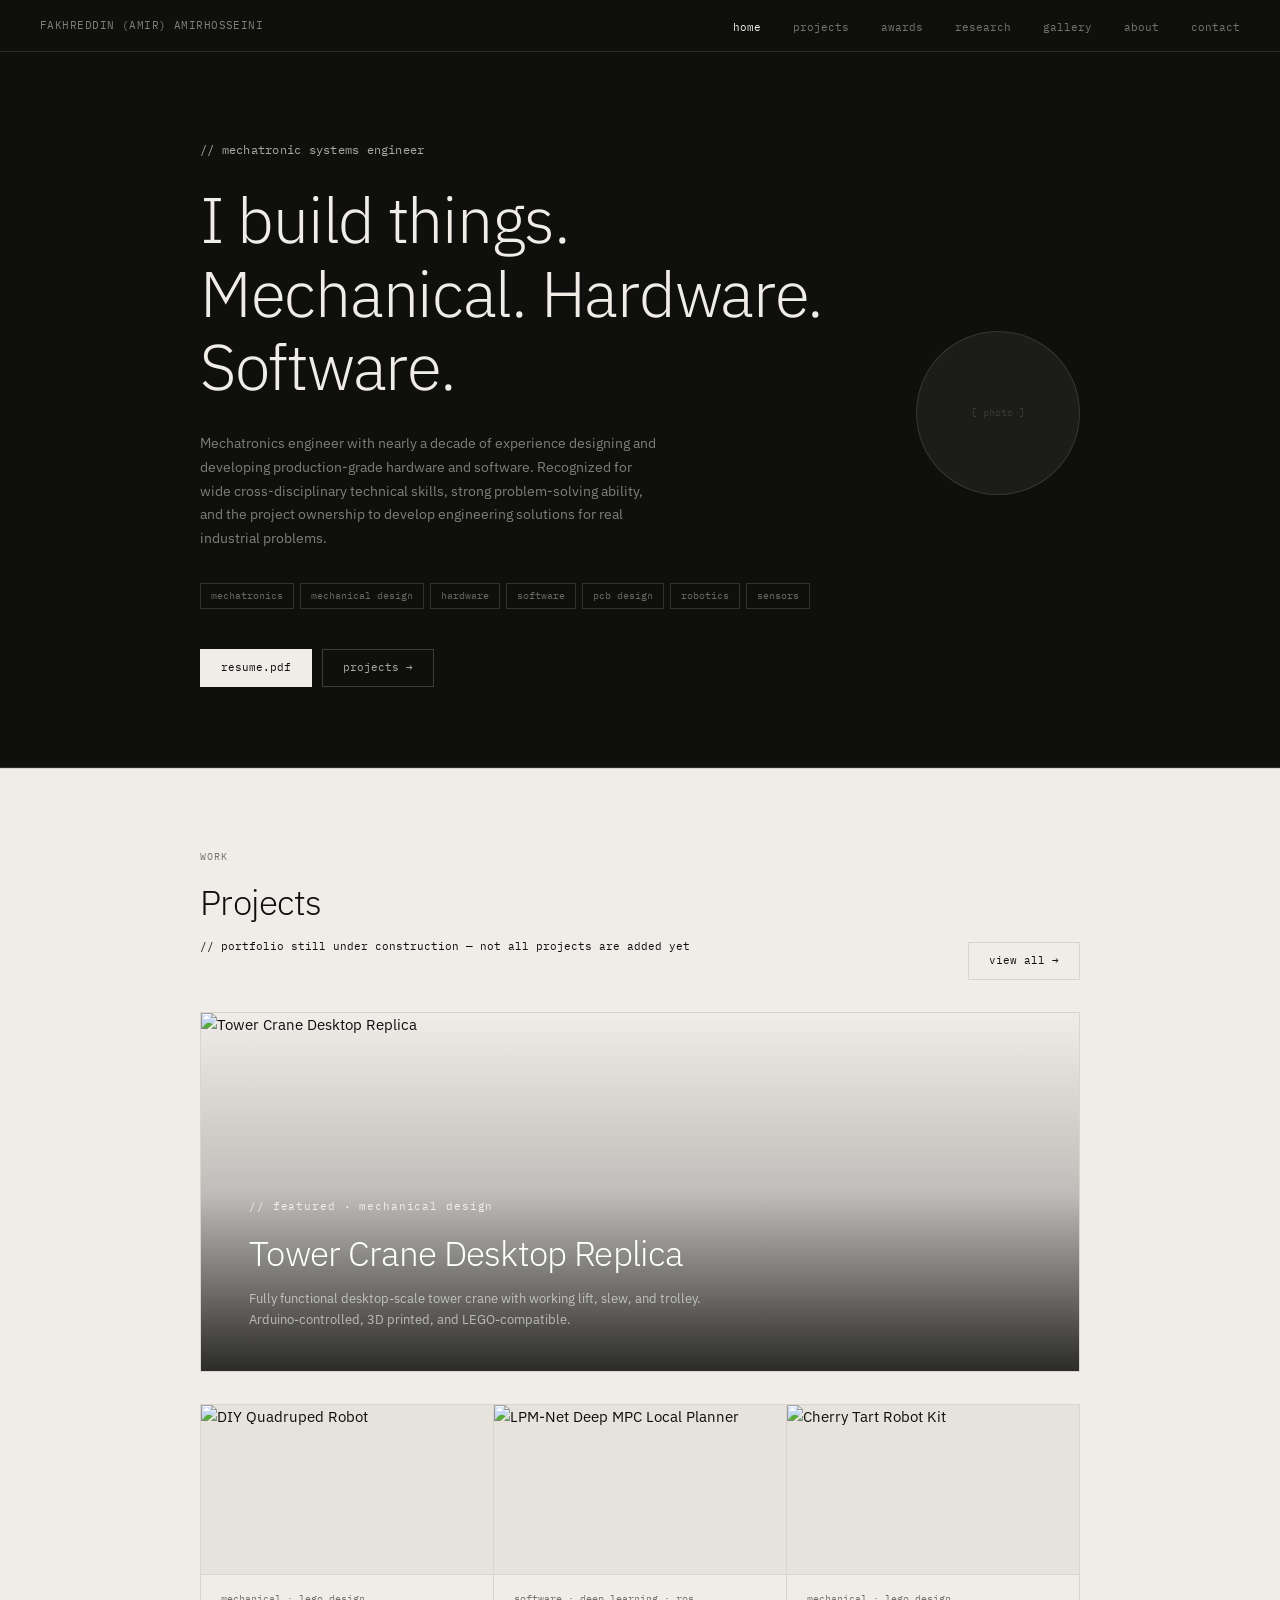
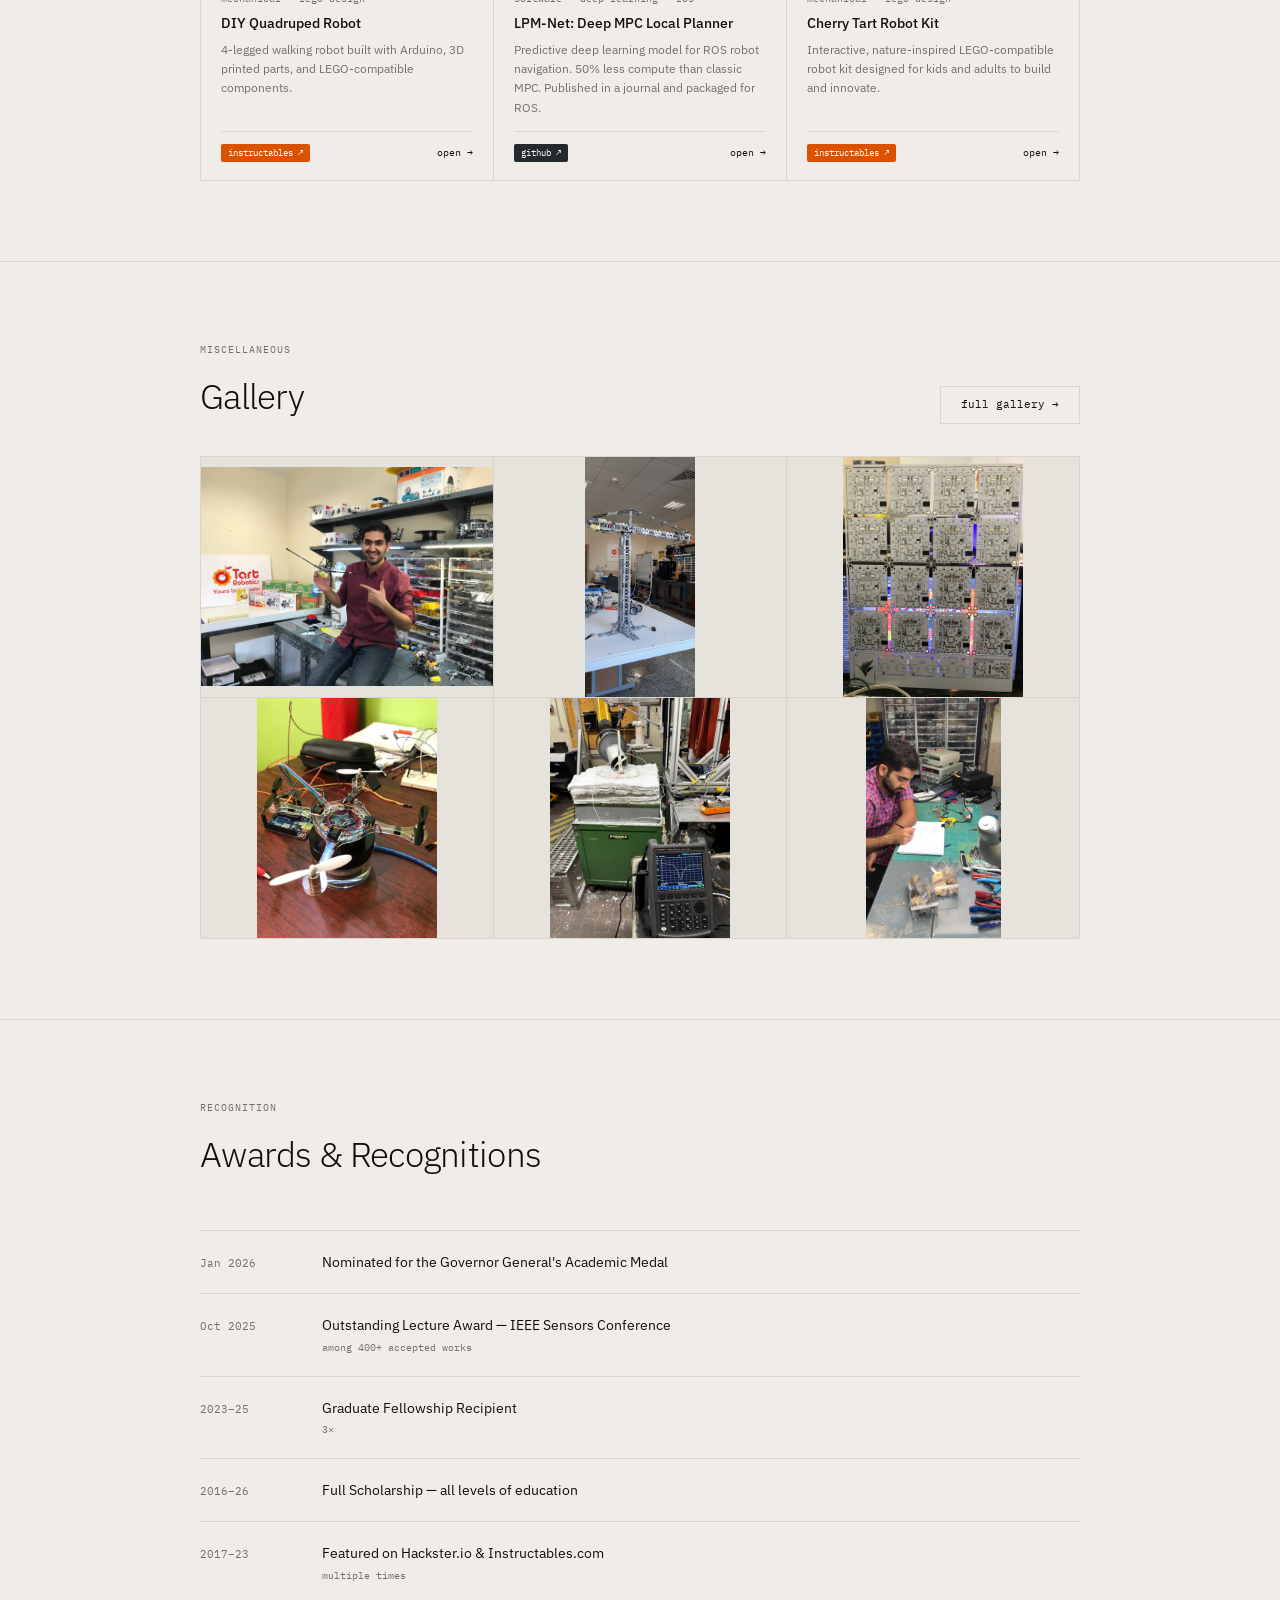
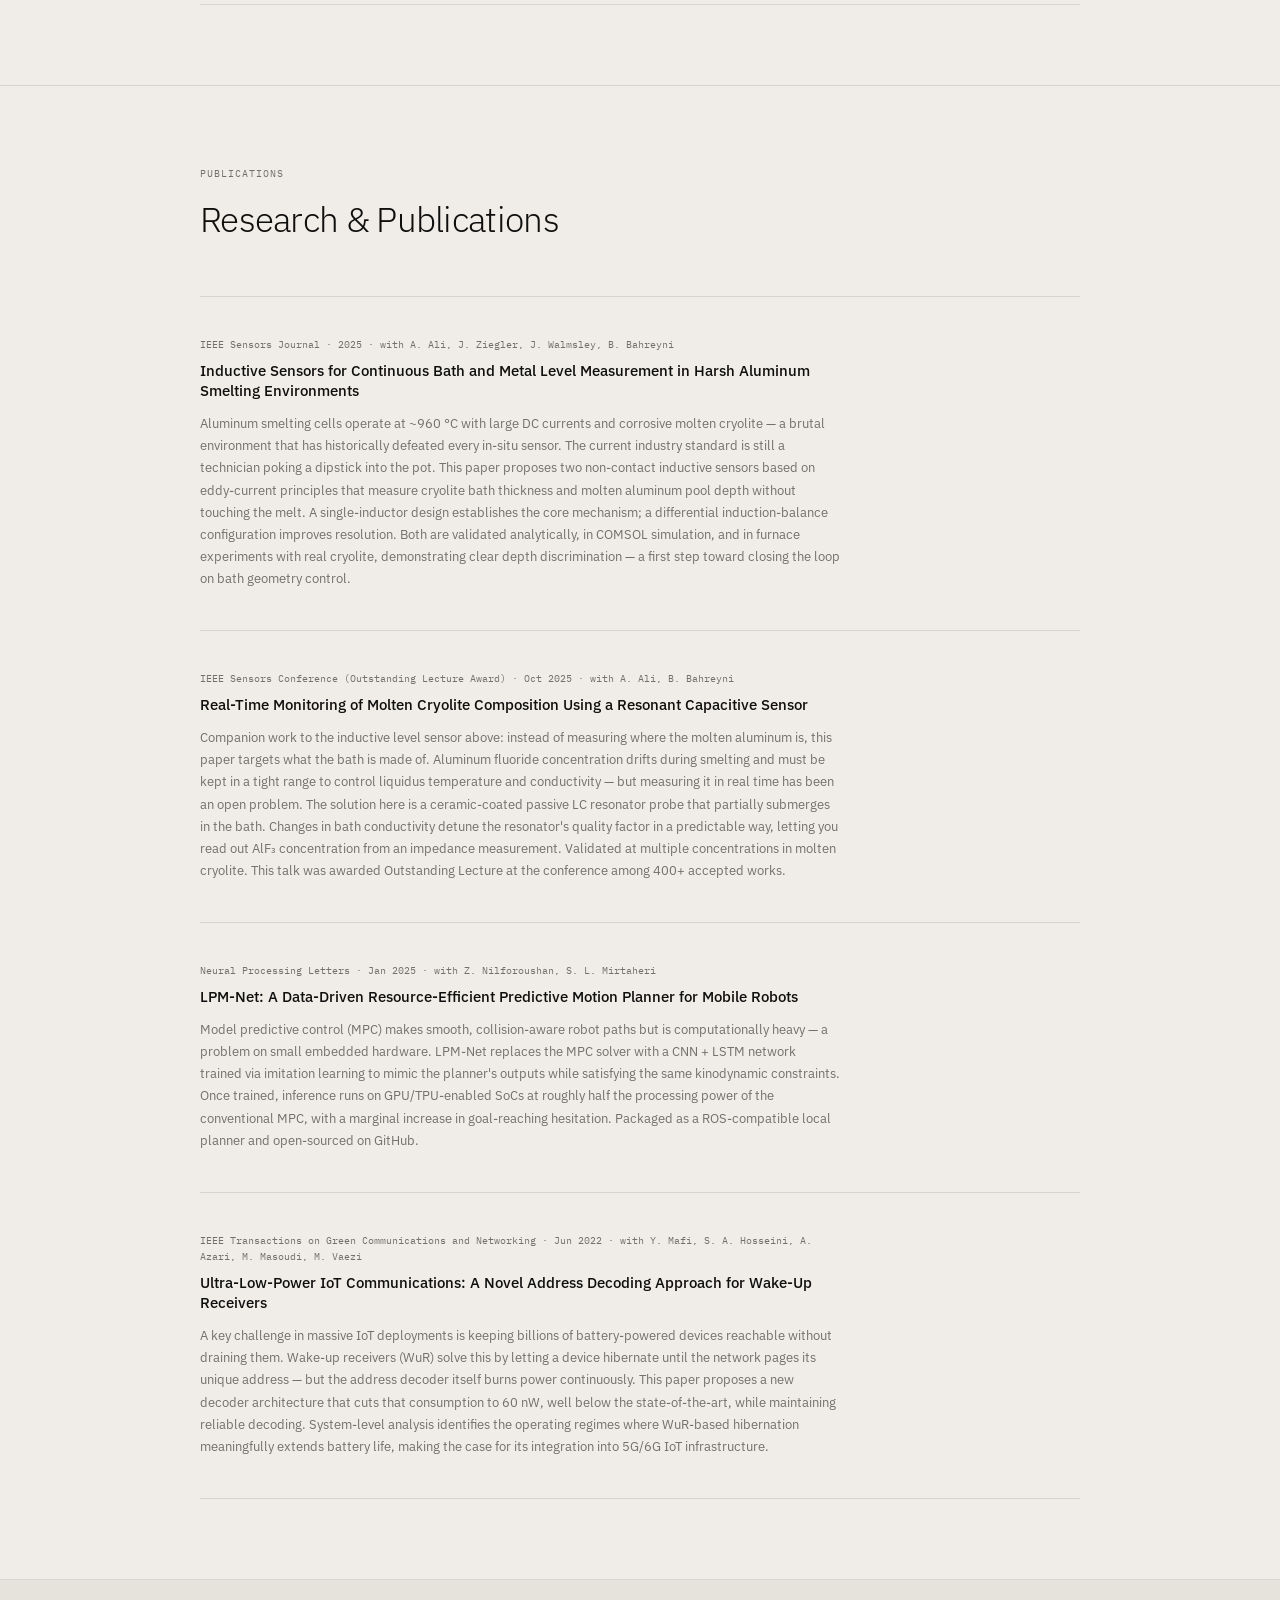
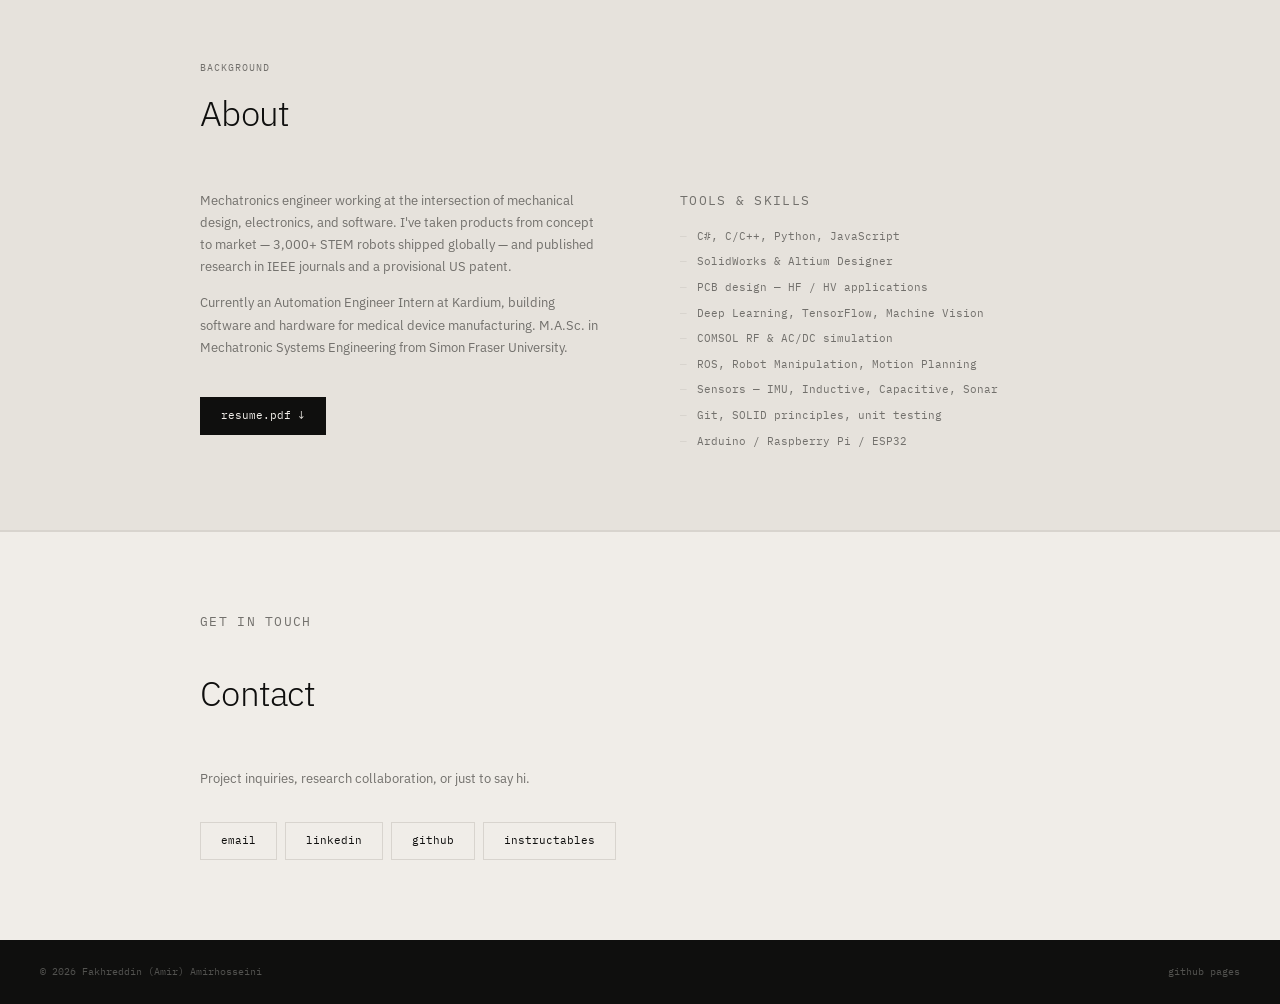
==== index.html @ bc44f2b9 "Remove 'Whatever it takes' from headline https://claude.ai/code/session_01YawALDBAJXSgW7p2xFhhAF" ====
<!DOCTYPE html>
<html lang="en">
<head>
  <meta charset="UTF-8" />
  <meta name="viewport" content="width=device-width, initial-scale=1.0" />
  <title>Fakhreddin (Amir) Amirhosseini</title>
  <link rel="preconnect" href="https://fonts.googleapis.com" />
  <link rel="preconnect" href="https://fonts.gstatic.com" crossorigin />
  <link rel="dns-prefetch" href="https://content.instructables.com" />
  <link rel="dns-prefetch" href="https://media.licdn.com" />
  <link href="https://fonts.googleapis.com/css2?family=IBM+Plex+Mono:wght@400;500&family=IBM+Plex+Sans:wght@300;400;500&display=swap" rel="stylesheet" />
  <link rel="stylesheet" href="style.css" />
</head>
<body>

<!-- NAV -->
<nav>
  <a href="index.html" class="nav-name">FAKHREDDIN (AMIR) AMIRHOSSEINI</a>
  <ul class="nav-links">
    <li><a href="index.html" class="nav-current">home</a></li>
    <li><a href="projects.html">projects</a></li>
    <li><a href="#awards">awards</a></li>
    <li><a href="#research">research</a></li>
    <li><a href="gallery.html">gallery</a></li>
    <li><a href="#about">about</a></li>
    <li><a href="#contact">contact</a></li>
  </ul>
</nav>

<!-- HERO -->
<section class="hero">
  <div class="hero-inner">
    <div class="hero-content">
      <p class="hero-tag">// mechatronic systems engineer</p>
      <h1>I build things.<br>Mechanical. Hardware. Software.</h1>
      <p class="hero-bio">
        Mechatronics engineer with nearly a decade of experience designing and developing
        production-grade hardware and software. Recognized for wide cross-disciplinary
        technical skills, strong problem-solving ability, and the project ownership to
        develop engineering solutions for real industrial problems.
      </p>
      <div class="hero-pills">
        <span class="pill">mechatronics</span>
        <span class="pill">mechanical design</span>
        <span class="pill">hardware</span>
        <span class="pill">software</span>
        <span class="pill">pcb design</span>
        <span class="pill">robotics</span>
        <span class="pill">sensors</span>
      </div>
      <div class="hero-actions">
        <a href="resume.pdf" download class="btn btn-primary">resume.pdf</a>
        <a href="projects.html" class="btn">projects →</a>
      </div>
    </div>
    <div class="hero-photo">
      <img src="https://media.licdn.com/dms/image/v2/D5603AQHvY1LzVlFGwg/profile-displayphoto-shrink_800_800/profile-displayphoto-shrink_800_800/0/1727039069344?e=1778112000&v=beta&t=qQxTpUNDAvxW9-kDM5a5nvkozyhIgSCUtImGvm4Mw4M" alt="Fakhreddin (Amir) Amirhosseini" fetchpriority="high" onerror="this.parentElement.classList.add('no-photo')" />
      <span class="photo-placeholder">[ photo ]</span>
    </div>
  </div>
</section>

<!-- PROJECTS TEASER -->
<section class="projects-section" id="projects">
  <div class="section-inner">
    <div class="section-head">
      <div>
        <p class="section-kicker">work</p>
        <h2>Projects</h2>
        <p class="portfolio-note">// portfolio still under construction — not all projects are added yet</p>
      </div>
      <a href="projects.html" class="btn">view all →</a>
    </div>

    <a class="featured-banner" href="https://www.instructables.com/A-Fully-Functional-Tower-Crane-Desktop-Replica-Wit/" target="_blank" rel="noopener">
      <img src="https://content.instructables.com/FIH/XUJQ/KHG9T9KW/FIHXUJQKHG9T9KW.jpg?frame=true&width=1024&height=1024&fit=bounds" alt="Tower Crane Desktop Replica" />
      <div class="featured-overlay">
        <span class="featured-tag">// featured · mechanical design</span>
        <h3>Tower Crane Desktop Replica</h3>
        <p>Fully functional desktop-scale tower crane with working lift, slew, and trolley. Arduino-controlled, 3D printed, and LEGO-compatible.</p>
      </div>
    </a>

    <div class="grid">
      <a class="card" data-type="mechanical" href="https://www.instructables.com/A-DIY-Quadruped-Robot-With-Arduino-3D-Printed-and-/" target="_blank" rel="noopener">
        <div class="card-thumb">
          <img src="https://content.instructables.com/FBV/ETPD/KJVFNXZ0/FBVETPDKJVFNXZ0.jpg?frame=true&width=1024&height=1024&fit=bounds" alt="DIY Quadruped Robot" loading="lazy" />
        </div>
        <div class="card-body">
          <p class="card-type">mechanical · lego design</p>
          <p class="card-title">DIY Quadruped Robot</p>
          <p class="card-desc">4-legged walking robot built with Arduino, 3D printed parts, and LEGO-compatible components.</p>
          <div class="card-footer">
            <span class="badge-source badge-instructables">instructables ↗</span>
            <span class="card-link">open →</span>
          </div>
        </div>
      </a>

      <a class="card" data-type="software" href="https://github.com/thefakhreddin/deep_mpc_local_planner" target="_blank" rel="noopener">
        <div class="card-thumb">
          <img src="https://github.com/user-attachments/assets/af6847a0-cb7f-403b-a214-a4b70d04c7b4" alt="LPM-Net Deep MPC Local Planner" loading="lazy" />
        </div>
        <div class="card-body">
          <p class="card-type">software · deep learning · ros</p>
          <p class="card-title">LPM-Net: Deep MPC Local Planner</p>
          <p class="card-desc">Predictive deep learning model for ROS robot navigation. 50% less compute than classic MPC. Published in a journal and packaged for ROS.</p>
          <div class="card-footer">
            <span class="badge-source badge-github">github ↗</span>
            <span class="card-link">open →</span>
          </div>
        </div>
      </a>

      <a class="card" data-type="mechanical" href="https://www.instructables.com/Cherry-Tart-the-Interactive-LEGO-compatible-Crafti/" target="_blank" rel="noopener">
        <div class="card-thumb">
          <img src="https://content.instructables.com/FW1/U5ON/LE8JKHMV/FW1U5ONLE8JKHMV.jpg" alt="Cherry Tart Robot Kit" loading="lazy" />
        </div>
        <div class="card-body">
          <p class="card-type">mechanical · lego design</p>
          <p class="card-title">Cherry Tart Robot Kit</p>
          <p class="card-desc">Interactive, nature-inspired LEGO-compatible robot kit designed for kids and adults to build and innovate.</p>
          <div class="card-footer">
            <span class="badge-source badge-instructables">instructables ↗</span>
            <span class="card-link">open →</span>
          </div>
        </div>
      </a>
    </div>
  </div>
</section>

<!-- GALLERY TEASER -->
<section class="gallery-section" id="gallery">
  <div class="section-inner">
    <div class="section-head">
      <div>
        <p class="section-kicker">miscellaneous</p>
        <h2>Gallery</h2>
      </div>
      <a href="gallery.html" class="btn">full gallery →</a>
    </div>
    <div class="gallery-grid">
      <div class="gallery-item">
        <img src="assets/other/photo_2025-08-11_20-09-08.jpg" alt="At Tart Robotics" loading="lazy" />
      </div>
      <div class="gallery-item">
        <img src="assets/other/photo_2026-04-19_17-39-02.jpg" alt="Tower crane" loading="lazy" />
      </div>
      <div class="gallery-item">
        <img src="assets/other/photo_2025-09-15_20-41-23.jpg" alt="PCB array" loading="lazy" />
      </div>
      <div class="gallery-item">
        <img src="assets/other/photo_2025-08-11_19-57-38.jpg" alt="DIY quadcopter" loading="lazy" />
      </div>
      <div class="gallery-item">
        <img src="assets/other/photo_2026-04-19_17-42-11.jpg" alt="Furnace test" loading="lazy" />
      </div>
      <div class="gallery-item">
        <img src="assets/other/photo_2025-09-15_20-36-05.jpg" alt="Soldering session" loading="lazy" />
      </div>
    </div>
  </div>
</section>

<!-- AWARDS -->
<section class="awards-section" id="awards">
  <div class="section-inner">
    <p class="section-kicker">recognition</p>
    <h2>Awards &amp; Recognitions</h2>
    <ul class="awards-list">
      <li>
        <span class="award-year">Jan 2026</span>
        <span class="award-title">
          Nominated for the Governor General's Academic Medal
        </span>
      </li>
      <li>
        <span class="award-year">Oct 2025</span>
        <span class="award-title">
          Outstanding Lecture Award — IEEE Sensors Conference
          <span class="award-note">among 400+ accepted works</span>
        </span>
      </li>
      <li>
        <span class="award-year">2023–25</span>
        <span class="award-title">
          Graduate Fellowship Recipient
          <span class="award-note">3×</span>
        </span>
      </li>
      <li>
        <span class="award-year">2016–26</span>
        <span class="award-title">Full Scholarship — all levels of education</span>
      </li>
      <li>
        <span class="award-year">2017–23</span>
        <span class="award-title">
          Featured on Hackster.io &amp; Instructables.com
          <span class="award-note">multiple times</span>
        </span>
      </li>
    </ul>
  </div>
</section>

<!-- RESEARCH -->
<section class="papers-section" id="research">
  <div class="section-inner">
    <p class="section-kicker">publications</p>
    <h2>Research &amp; Publications</h2>
    <div id="papers-list">

      <div class="paper-card">
        <div>
          <p class="paper-meta">IEEE Sensors Journal · 2025 · with A. Ali, J. Ziegler, J. Walmsley, B. Bahreyni</p>
          <p class="paper-title">Inductive Sensors for Continuous Bath and Metal Level Measurement in Harsh Aluminum Smelting Environments</p>
          <p class="paper-abstract">
            Aluminum smelting cells operate at ~960 °C with large DC currents and corrosive molten cryolite — a brutal
            environment that has historically defeated every in-situ sensor. The current industry standard is still a
            technician poking a dipstick into the pot. This paper proposes two non-contact inductive sensors based on
            eddy-current principles that measure cryolite bath thickness and molten aluminum pool depth without touching
            the melt. A single-inductor design establishes the core mechanism; a differential induction-balance
            configuration improves resolution. Both are validated analytically, in COMSOL simulation, and in furnace
            experiments with real cryolite, demonstrating clear depth discrimination — a first step toward closing
            the loop on bath geometry control.
          </p>
        </div>
      </div>

      <div class="paper-card">
        <div>
          <p class="paper-meta">IEEE Sensors Conference (Outstanding Lecture Award) · Oct 2025 · with A. Ali, B. Bahreyni</p>
          <p class="paper-title">Real-Time Monitoring of Molten Cryolite Composition Using a Resonant Capacitive Sensor</p>
          <p class="paper-abstract">
            Companion work to the inductive level sensor above: instead of measuring where the molten aluminum is,
            this paper targets what the bath is made of. Aluminum fluoride concentration drifts during smelting and
            must be kept in a tight range to control liquidus temperature and conductivity — but measuring it in real
            time has been an open problem. The solution here is a ceramic-coated passive LC resonator probe that
            partially submerges in the bath. Changes in bath conductivity detune the resonator's quality factor in
            a predictable way, letting you read out AlF₃ concentration from an impedance measurement. Validated at
            multiple concentrations in molten cryolite. This talk was awarded Outstanding Lecture at the conference
            among 400+ accepted works.
          </p>
        </div>
      </div>

      <div class="paper-card">
        <div>
          <p class="paper-meta">Neural Processing Letters · Jan 2025 · with Z. Nilforoushan, S. L. Mirtaheri</p>
          <p class="paper-title">LPM-Net: A Data-Driven Resource-Efficient Predictive Motion Planner for Mobile Robots</p>
          <p class="paper-abstract">
            Model predictive control (MPC) makes smooth, collision-aware robot paths but is computationally heavy —
            a problem on small embedded hardware. LPM-Net replaces the MPC solver with a CNN + LSTM network trained
            via imitation learning to mimic the planner's outputs while satisfying the same kinodynamic constraints.
            Once trained, inference runs on GPU/TPU-enabled SoCs at roughly half the processing power of the
            conventional MPC, with a marginal increase in goal-reaching hesitation. Packaged as a ROS-compatible
            local planner and open-sourced on GitHub.
          </p>
        </div>
      </div>

      <div class="paper-card">
        <div>
          <p class="paper-meta">IEEE Transactions on Green Communications and Networking · Jun 2022 · with Y. Mafi, S. A. Hosseini, A. Azari, M. Masoudi, M. Vaezi</p>
          <p class="paper-title">Ultra-Low-Power IoT Communications: A Novel Address Decoding Approach for Wake-Up Receivers</p>
          <p class="paper-abstract">
            A key challenge in massive IoT deployments is keeping billions of battery-powered devices
            reachable without draining them. Wake-up receivers (WuR) solve this by letting a device hibernate
            until the network pages its unique address — but the address decoder itself burns power continuously.
            This paper proposes a new decoder architecture that cuts that consumption to 60 nW, well below the
            state-of-the-art, while maintaining reliable decoding. System-level analysis identifies the operating
            regimes where WuR-based hibernation meaningfully extends battery life, making the case for its
            integration into 5G/6G IoT infrastructure.
          </p>
        </div>
      </div>

    </div>
  </div>
</section>

<!-- ABOUT -->
<section class="about-section" id="about">
  <div class="section-inner">
    <p class="section-kicker">background</p>
    <h2>About</h2>
    <div class="about-grid">
      <div>
        <p>
          Mechatronics engineer working at the intersection of mechanical design,
          electronics, and software. I've taken products from concept to market —
          3,000+ STEM robots shipped globally — and published research in IEEE
          journals and a provisional US patent.
        </p>
        <p>
          Currently an Automation Engineer Intern at Kardium, building software and
          hardware for medical device manufacturing. M.A.Sc. in Mechatronic
          Systems Engineering from Simon Fraser University.
        </p>
        <br />
        <a href="resume.pdf" download class="btn btn-primary">resume.pdf ↓</a>
      </div>
      <div>
        <p class="section-kicker" style="margin-bottom:1rem;">tools &amp; skills</p>
        <ul class="skills-list">
          <li>C#, C/C++, Python, JavaScript</li>
          <li>SolidWorks &amp; Altium Designer</li>
          <li>PCB design — HF / HV applications</li>
          <li>Deep Learning, TensorFlow, Machine Vision</li>
          <li>COMSOL RF &amp; AC/DC simulation</li>
          <li>ROS, Robot Manipulation, Motion Planning</li>
          <li>Sensors — IMU, Inductive, Capacitive, Sonar</li>
          <li>Git, SOLID principles, unit testing</li>
          <li>Arduino / Raspberry Pi / ESP32</li>
        </ul>
      </div>
    </div>
  </div>
</section>

<!-- CONTACT -->
<section class="contact-section" id="contact">
  <div class="section-inner">
    <p class="section-kicker">get in touch</p>
    <h2>Contact</h2>
    <p>Project inquiries, research collaboration, or just to say hi.</p>
    <div class="contact-links">
      <a href="mailto:fakhredin0098@gmail.com" class="btn">email</a>
      <a href="https://linkedin.com/in/faamir/" class="btn" target="_blank" rel="noopener">linkedin</a>
      <a href="https://github.com/thefakhreddin" class="btn" target="_blank" rel="noopener">github</a>
      <a href="https://www.instructables.com/member/Tart%20Robotics/" class="btn" target="_blank" rel="noopener">instructables</a>
    </div>
  </div>
</section>

<!-- FOOTER -->
<footer>
  <span>© <span id="year"></span> Fakhreddin (Amir) Amirhosseini</span>
  <span>github pages</span>
</footer>

<script src="js/main.js" defer></script>

</body>
</html>
---- style.css ----
/* ── TOKENS ───────────────────────────────────────────── */
:root {
  --bg:       #f0ede8;
  --ink:      #0f0f0e;
  --muted:    #72706c;
  --border:   #d8d4ce;
  --surface:  #e6e2dc;
  --dark:     #0f0f0e;
  --dark-2:   #1c1c1a;
}

/* ── RESET ────────────────────────────────────────────── */
*, *::before, *::after { box-sizing: border-box; margin: 0; padding: 0; }
html { scroll-behavior: smooth; }
body {
  font-family: 'IBM Plex Sans', sans-serif;
  background: var(--bg);
  color: var(--ink);
  font-size: 15px;
  line-height: 1.6;
  -webkit-font-smoothing: antialiased;
}
a { color: inherit; text-decoration: none; }

/* ── NAV ──────────────────────────────────────────────── */
nav {
  position: sticky;
  top: 0;
  z-index: 100;
  display: flex;
  justify-content: space-between;
  align-items: center;
  padding: 0 2.5rem;
  height: 52px;
  background: var(--dark);
  border-bottom: 1px solid #2a2a28;
}
.nav-name {
  font-family: 'IBM Plex Mono', monospace;
  font-size: 11px;
  color: rgba(240,237,232,0.5);
  letter-spacing: 0.04em;
  text-decoration: none;
}
.nav-links a.nav-current { color: var(--bg); }
.nav-links { display: flex; gap: 2rem; list-style: none; }
.nav-links a {
  font-family: 'IBM Plex Mono', monospace;
  font-size: 11px;
  color: rgba(240,237,232,0.45);
  transition: color 0.15s;
}
.nav-links a:hover { color: var(--bg); }

/* ── HERO ─────────────────────────────────────────────── */
.hero {
  background: var(--dark);
  border-bottom: 1px solid #2a2a28;
}
.hero-inner {
  max-width: 960px;
  margin: 0 auto;
  padding: 5.5rem 2.5rem 5rem;
  display: flex;
  align-items: center;
  gap: 4rem;
}
.hero-content { flex: 1; }
.hero-tag {
  font-family: 'IBM Plex Mono', monospace;
  font-size: 12px;
  color: rgba(240,237,232,0.7);
  margin-bottom: 1.5rem;
  letter-spacing: 0.02em;
}
.hero h1 {
  font-size: clamp(2.4rem, 5vw, 4rem);
  font-weight: 300;
  line-height: 1.15;
  letter-spacing: -0.02em;
  color: var(--bg);
  margin-bottom: 1.75rem;
}
.hero-bio {
  font-size: 14px;
  color: rgba(240,237,232,0.5);
  max-width: 460px;
  margin-bottom: 2rem;
  line-height: 1.7;
}
.hero-pills {
  display: flex;
  gap: 6px;
  flex-wrap: wrap;
  margin-bottom: 2.5rem;
}
.pill {
  font-family: 'IBM Plex Mono', monospace;
  font-size: 10px;
  padding: 4px 10px;
  border: 1px solid rgba(240,237,232,0.15);
  color: rgba(240,237,232,0.4);
}
.hero-actions { display: flex; gap: 10px; }

/* hero photo */
.hero-photo {
  width: 164px;
  height: 164px;
  border-radius: 50%;
  overflow: hidden;
  flex-shrink: 0;
  border: 1px solid rgba(240,237,232,0.12);
  background: var(--dark-2);
  display: flex;
  align-items: center;
  justify-content: center;
}
.hero-photo img { width: 100%; height: 100%; object-fit: cover; display: block; }
.hero-photo.no-photo img { display: none; }
.photo-placeholder {
  font-family: 'IBM Plex Mono', monospace;
  font-size: 10px;
  color: rgba(240,237,232,0.15);
}
.hero-photo:not(.no-photo) .photo-placeholder { display: none; }

/* ── BUTTONS ──────────────────────────────────────────── */
.btn {
  display: inline-block;
  font-family: 'IBM Plex Mono', monospace;
  font-size: 11px;
  padding: 9px 20px;
  border: 1px solid var(--border);
  background: transparent;
  color: var(--ink);
  cursor: pointer;
  transition: background 0.15s, border-color 0.15s;
}
.btn:hover { background: var(--surface); }
.btn-primary {
  background: var(--ink);
  color: var(--bg);
  border-color: var(--ink);
}
.btn-primary:hover { opacity: 0.85; }

/* hero buttons overrides */
.hero .btn {
  border-color: rgba(240,237,232,0.2);
  color: rgba(240,237,232,0.7);
}
.hero .btn:hover { background: rgba(240,237,232,0.07); border-color: rgba(240,237,232,0.35); }
.hero .btn-primary {
  background: var(--bg);
  color: var(--ink);
  border-color: var(--bg);
}
.hero .btn-primary:hover { opacity: 0.88; background: var(--bg); }

/* ── SECTION CHROME ───────────────────────────────────── */
.section-inner {
  max-width: 960px;
  margin: 0 auto;
  padding: 5rem 2.5rem;
}
.section-kicker {
  font-family: 'IBM Plex Mono', monospace;
  font-size: 10px;
  color: var(--muted);
  letter-spacing: 0.1em;
  text-transform: uppercase;
  margin-bottom: 0.6rem;
}
.section-inner h2 {
  font-size: clamp(1.6rem, 3vw, 2.2rem);
  font-weight: 300;
  letter-spacing: -0.02em;
  margin-bottom: 3rem;
  color: var(--ink);
}

/* ── PROJECTS ─────────────────────────────────────────── */
.projects-section { border-top: 1px solid var(--border); }
.projects-section .section-inner { padding-bottom: 5rem; }

.section-head {
  display: flex;
  justify-content: space-between;
  align-items: flex-end;
  margin-bottom: 2rem;
  flex-wrap: wrap;
  gap: 12px;
}
.section-head h2 { margin-bottom: 0; }

.filter-row { display: flex; gap: 4px; flex-wrap: wrap; }
.filter-btn {
  font-family: 'IBM Plex Mono', monospace;
  font-size: 10px;
  padding: 5px 13px;
  border: 1px solid var(--border);
  background: transparent;
  color: var(--muted);
  cursor: pointer;
  transition: all 0.12s;
}
.filter-btn:hover { color: var(--ink); border-color: var(--ink); }
.filter-btn.active { background: var(--ink); color: var(--bg); border-color: var(--ink); }

/* ── FEATURED BANNER ──────────────────────────────────── */
.featured-banner {
  display: block;
  position: relative;
  width: 100%;
  height: 360px;
  overflow: hidden;
  margin-bottom: 2rem;
  border: 1px solid var(--border);
}
.featured-banner--hero {
  height: 480px;
  margin-bottom: 0;
  border-left: none;
  border-right: none;
  border-top: none;
}
.featured-banner img {
  width: 100%;
  height: 100%;
  object-fit: cover;
  transition: transform 0.6s ease;
}
.featured-banner:hover img { transform: scale(1.04); }
.featured-overlay {
  position: absolute;
  inset: 0;
  background: linear-gradient(to top, rgba(0,0,0,0.82) 0%, rgba(0,0,0,0.2) 50%, transparent 100%);
  display: flex;
  flex-direction: column;
  justify-content: flex-end;
  padding: 2.5rem 3rem;
}
.featured-tag {
  font-family: 'IBM Plex Mono', monospace;
  font-size: 11px;
  color: rgba(255,255,255,0.8);
  letter-spacing: 0.08em;
  margin-bottom: 0.6rem;
}
.featured-overlay h3 {
  font-size: clamp(1.5rem, 3vw, 2.2rem);
  font-weight: 300;
  color: #fff;
  letter-spacing: -0.02em;
  margin-bottom: 0.5rem;
}
.featured-overlay p { font-size: 13px; color: rgba(255,255,255,0.6); max-width: 500px; }

/* ── LEGO NOTE ────────────────────────────────────────── */
.lego-note {
  font-family: 'IBM Plex Mono', monospace;
  font-size: 12px;
  color: var(--ink);
  margin-bottom: 1.5rem;
}

/* ── GRID NOTE (full-width row inside .grid) ──────────── */
.grid-note {
  grid-column: 1 / -1;
  font-family: 'IBM Plex Mono', monospace;
  font-size: 11px;
  color: var(--ink);
  padding: 0.75rem 20px 1rem;
  background: var(--bg);
  border-top: 1px solid var(--border);
}

/* ── PORTFOLIO / GALLERY NOTES ────────────────────────── */
.portfolio-note,
.gallery-note {
  font-family: 'IBM Plex Mono', monospace;
  font-size: 11px;
  color: var(--ink);
  margin-top: 0.5rem;
  margin-bottom: 1.5rem;
}

/* ── GRID + CARDS ─────────────────────────────────────── */
.grid {
  display: grid;
  grid-template-columns: repeat(auto-fill, minmax(270px, 1fr));
  gap: 1px;
  background: var(--border);
  border: 1px solid var(--border);
}
.grid-group-label {
  grid-column: 1 / -1;
  font-family: 'IBM Plex Mono', monospace;
  font-size: 10px;
  color: var(--muted);
  letter-spacing: 0.1em;
  text-transform: uppercase;
  padding: 1.25rem 20px 0.75rem;
  border-top: 1px solid var(--border);
  background: var(--bg);
}
.grid-group-label:first-child { border-top: none; padding-top: 0.6rem; }

.card {
  background: var(--bg);
  display: flex;
  flex-direction: column;
  transition: background 0.15s;
}
.card:hover { background: var(--surface); }
.card-thumb {
  width: 100%;
  height: 170px;
  background: var(--surface);
  position: relative;
  border-bottom: 1px solid var(--border);
  overflow: hidden;
  display: flex;
  align-items: center;
  justify-content: center;
}
.card-thumb img {
  position: absolute;
  inset: 0;
  width: 100%;
  height: 100%;
  object-fit: cover;
  transition: transform 0.4s ease;
}
.card:hover .card-thumb img { transform: scale(1.04); }
.thumb-placeholder {
  font-family: 'IBM Plex Mono', monospace;
  font-size: 10px;
  color: var(--border);
}
.card-body { padding: 16px 20px 18px; flex: 1; display: flex; flex-direction: column; }
.card-type {
  font-family: 'IBM Plex Mono', monospace;
  font-size: 10px;
  color: var(--muted);
  margin-bottom: 7px;
}
.card-title { font-size: 14px; font-weight: 500; margin-bottom: 7px; line-height: 1.35; }
.card-desc { font-size: 12px; color: var(--muted); line-height: 1.6; flex: 1; }
.card-footer {
  display: flex;
  justify-content: space-between;
  align-items: center;
  margin-top: 14px;
  padding-top: 12px;
  border-top: 1px solid var(--border);
  font-family: 'IBM Plex Mono', monospace;
  font-size: 10px;
}
.card-link { color: var(--ink); }
.card[data-hidden="true"] { display: none; }

/* ── SOURCE BADGES ────────────────────────────────────── */
.badge-source {
  font-family: 'IBM Plex Mono', monospace;
  font-size: 9px;
  padding: 2px 7px;
  color: #fff;
  border-radius: 2px;
}
.badge-instructables { background: #d95200; }
.badge-personal      { background: var(--ink); }
.badge-youtube       { background: #c00; }
.badge-hackster      { background: #2a7a50; }
.badge-github        { background: #24292e; }

/* ── AWARDS ───────────────────────────────────────────── */
.awards-section { border-top: 1px solid var(--border); }
.awards-list { list-style: none; border-top: 1px solid var(--border); }
.awards-list li {
  display: grid;
  grid-template-columns: 90px 1fr;
  gap: 2rem;
  padding: 1.25rem 0;
  border-bottom: 1px solid var(--border);
  align-items: baseline;
}
.award-year {
  font-family: 'IBM Plex Mono', monospace;
  font-size: 11px;
  color: var(--muted);
}
.award-title { font-size: 14px; }
.award-note {
  font-family: 'IBM Plex Mono', monospace;
  font-size: 10px;
  color: var(--muted);
  display: block;
  margin-top: 3px;
}

/* ── RESEARCH / PAPERS ────────────────────────────────── */
.papers-section { border-top: 1px solid var(--border); }
.papers-empty {
  font-family: 'IBM Plex Mono', monospace;
  font-size: 11px;
  color: var(--border);
}
.papers-empty code { background: var(--surface); padding: 1px 6px; }
.paper-card {
  display: grid;
  grid-template-columns: 1fr 200px;
  gap: 2.5rem;
  padding: 2.5rem 0;
  border-bottom: 1px solid var(--border);
}
.paper-card:first-of-type { border-top: 1px solid var(--border); }
.paper-meta { font-family: 'IBM Plex Mono', monospace; font-size: 10px; color: var(--muted); margin-bottom: 0.5rem; }
.paper-title { font-size: 15px; font-weight: 500; margin-bottom: 0.75rem; line-height: 1.35; }
.paper-abstract { font-size: 13px; color: var(--muted); line-height: 1.7; }
.paper-img { width: 100%; aspect-ratio: 4/3; object-fit: cover; border: 1px solid var(--border); }

/* ── ALBUM ────────────────────────────────────────────── */
.gallery-section { border-top: 1px solid var(--border); }
.gallery-intro {
  font-size: 14px;
  color: var(--muted);
  max-width: 580px;
  margin-bottom: 3rem;
  line-height: 1.7;
}
.gallery-intro a {
  color: var(--ink);
  text-decoration: underline;
  text-underline-offset: 3px;
  text-decoration-color: var(--border);
  transition: text-decoration-color 0.15s;
}
.gallery-intro a:hover { text-decoration-color: var(--ink); }
.gallery-grid {
  display: grid;
  grid-template-columns: repeat(auto-fill, minmax(280px, 1fr));
  gap: 1px;
  background: var(--border);
  border: 1px solid var(--border);
}
.gallery-item {
  background: var(--surface);
  display: flex;
  flex-direction: column;
  overflow: hidden;
}
.gallery-item img {
  width: 100%;
  height: 240px;
  object-fit: contain;
  display: block;
  transition: transform 0.4s ease;
}
.gallery-item:hover img { transform: scale(1.04); }
.gallery-item video {
  width: 100%;
  aspect-ratio: 16/9;
  display: block;
  background: var(--ink);
}

/* ── LIGHTBOX ─────────────────────────────────────────── */
.lightbox {
  display: none;
  position: fixed;
  inset: 0;
  z-index: 500;
  background: rgba(0,0,0,0.93);
  align-items: center;
  justify-content: center;
}
.lightbox.open { display: flex; }
.lightbox-img {
  max-width: min(90vw, 1200px);
  max-height: 90vh;
  object-fit: contain;
  user-select: none;
  display: block;
}
.lightbox-video {
  max-width: min(90vw, 1200px);
  max-height: 90vh;
  display: block;
}
.lightbox-close,
.lightbox-prev,
.lightbox-next {
  position: fixed;
  background: transparent;
  border: none;
  color: rgba(255,255,255,0.5);
  font-family: 'IBM Plex Mono', monospace;
  cursor: pointer;
  padding: 16px;
  transition: color 0.15s;
  z-index: 501;
  line-height: 1;
}
.lightbox-close:hover,
.lightbox-prev:hover,
.lightbox-next:hover { color: #fff; }
.lightbox-close { top: 1.25rem; right: 1.5rem; font-size: 16px; }
.lightbox-prev  { left: 1.25rem; top: 50%; transform: translateY(-50%); font-size: 28px; }
.lightbox-next  { right: 1.25rem; top: 50%; transform: translateY(-50%); font-size: 28px; }
.lightbox-counter {
  position: fixed;
  bottom: 1.25rem;
  left: 50%;
  transform: translateX(-50%);
  font-family: 'IBM Plex Mono', monospace;
  font-size: 10px;
  color: rgba(255,255,255,0.3);
  pointer-events: none;
}

/* ── ABOUT ────────────────────────────────────────────── */
.about-section { background: var(--surface); border-top: 1px solid var(--border); border-bottom: 1px solid var(--border); }
.about-grid {
  display: grid;
  grid-template-columns: 1fr 1fr;
  gap: 5rem;
  margin-top: 0;
}
.about-grid p { font-size: 13px; color: var(--muted); margin-bottom: 0.9rem; line-height: 1.7; }
.skills-list { list-style: none; display: flex; flex-direction: column; gap: 8px; margin-top: 0.5rem; }
.skills-list li {
  font-family: 'IBM Plex Mono', monospace;
  font-size: 11px;
  color: var(--muted);
  display: flex;
  align-items: center;
  gap: 10px;
}
.skills-list li::before { content: '—'; color: var(--border); flex-shrink: 0; }

/* ── CONTACT ──────────────────────────────────────────── */
.contact-section { border-top: 1px solid var(--border); }
.contact-section p { font-size: 13px; color: var(--muted); margin-bottom: 2rem; }
.contact-links { display: flex; gap: 8px; flex-wrap: wrap; }

/* ── FOOTER ───────────────────────────────────────────── */
footer {
  background: var(--dark);
  padding: 1.5rem 2.5rem;
  font-family: 'IBM Plex Mono', monospace;
  font-size: 10px;
  color: rgba(240,237,232,0.3);
  display: flex;
  justify-content: space-between;
}

/* ── RESPONSIVE ───────────────────────────────────────── */
@media (max-width: 720px) {
  nav { padding: 0 1.25rem; }
  nav .nav-name { display: none; }
  .nav-links { gap: 1.2rem; }

  .hero-inner { flex-direction: column-reverse; gap: 2rem; padding: 3rem 1.25rem 3rem; }
  .hero-photo { width: 90px; height: 90px; }

  .section-inner { padding: 3.5rem 1.25rem; }

  .section-head { flex-direction: column; align-items: flex-start; }

  .featured-banner { height: 240px; }
  .featured-banner--hero { height: 300px; }
  .featured-overlay { padding: 1.5rem; }

  .awards-list li { grid-template-columns: 70px 1fr; gap: 1rem; }

  .about-grid { grid-template-columns: 1fr; gap: 2.5rem; }

  .paper-card { grid-template-columns: 1fr; }
  .paper-img { display: none; }

  footer { flex-direction: column; gap: 4px; padding: 1.25rem; }
}
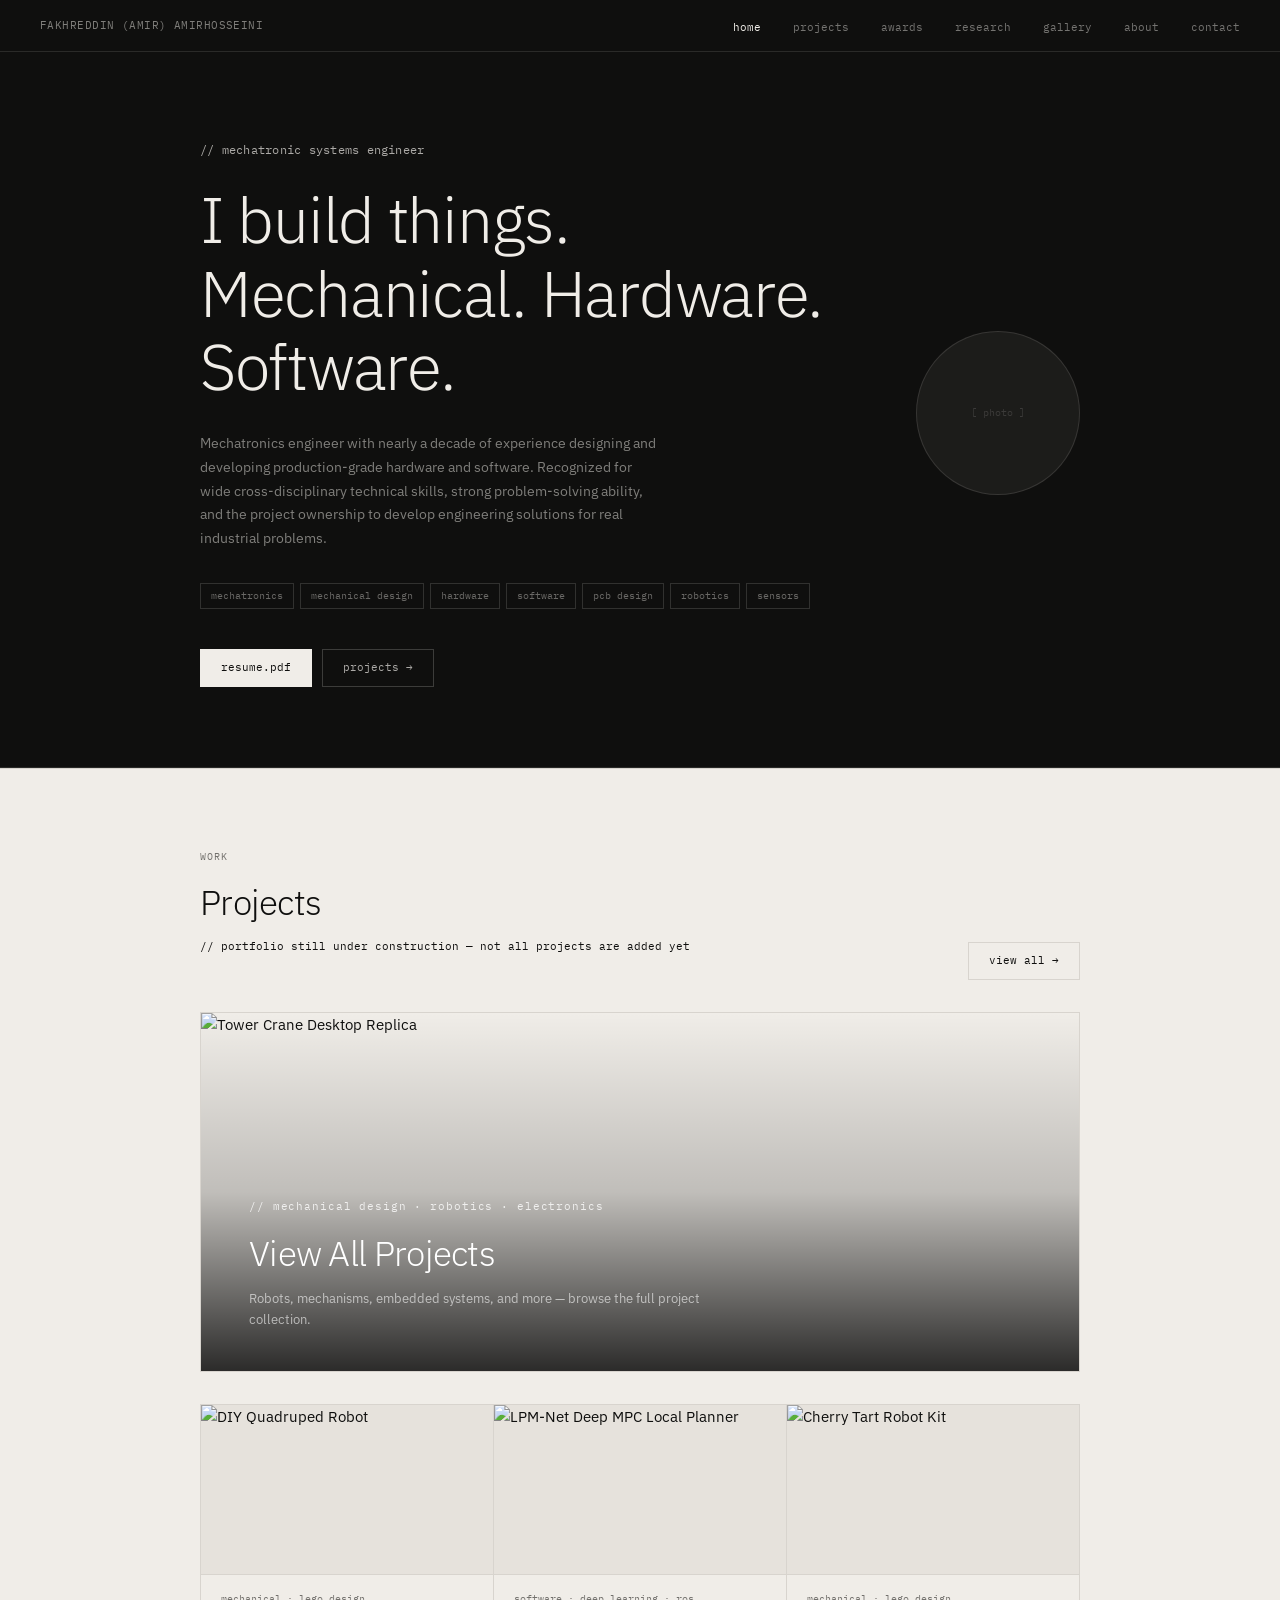
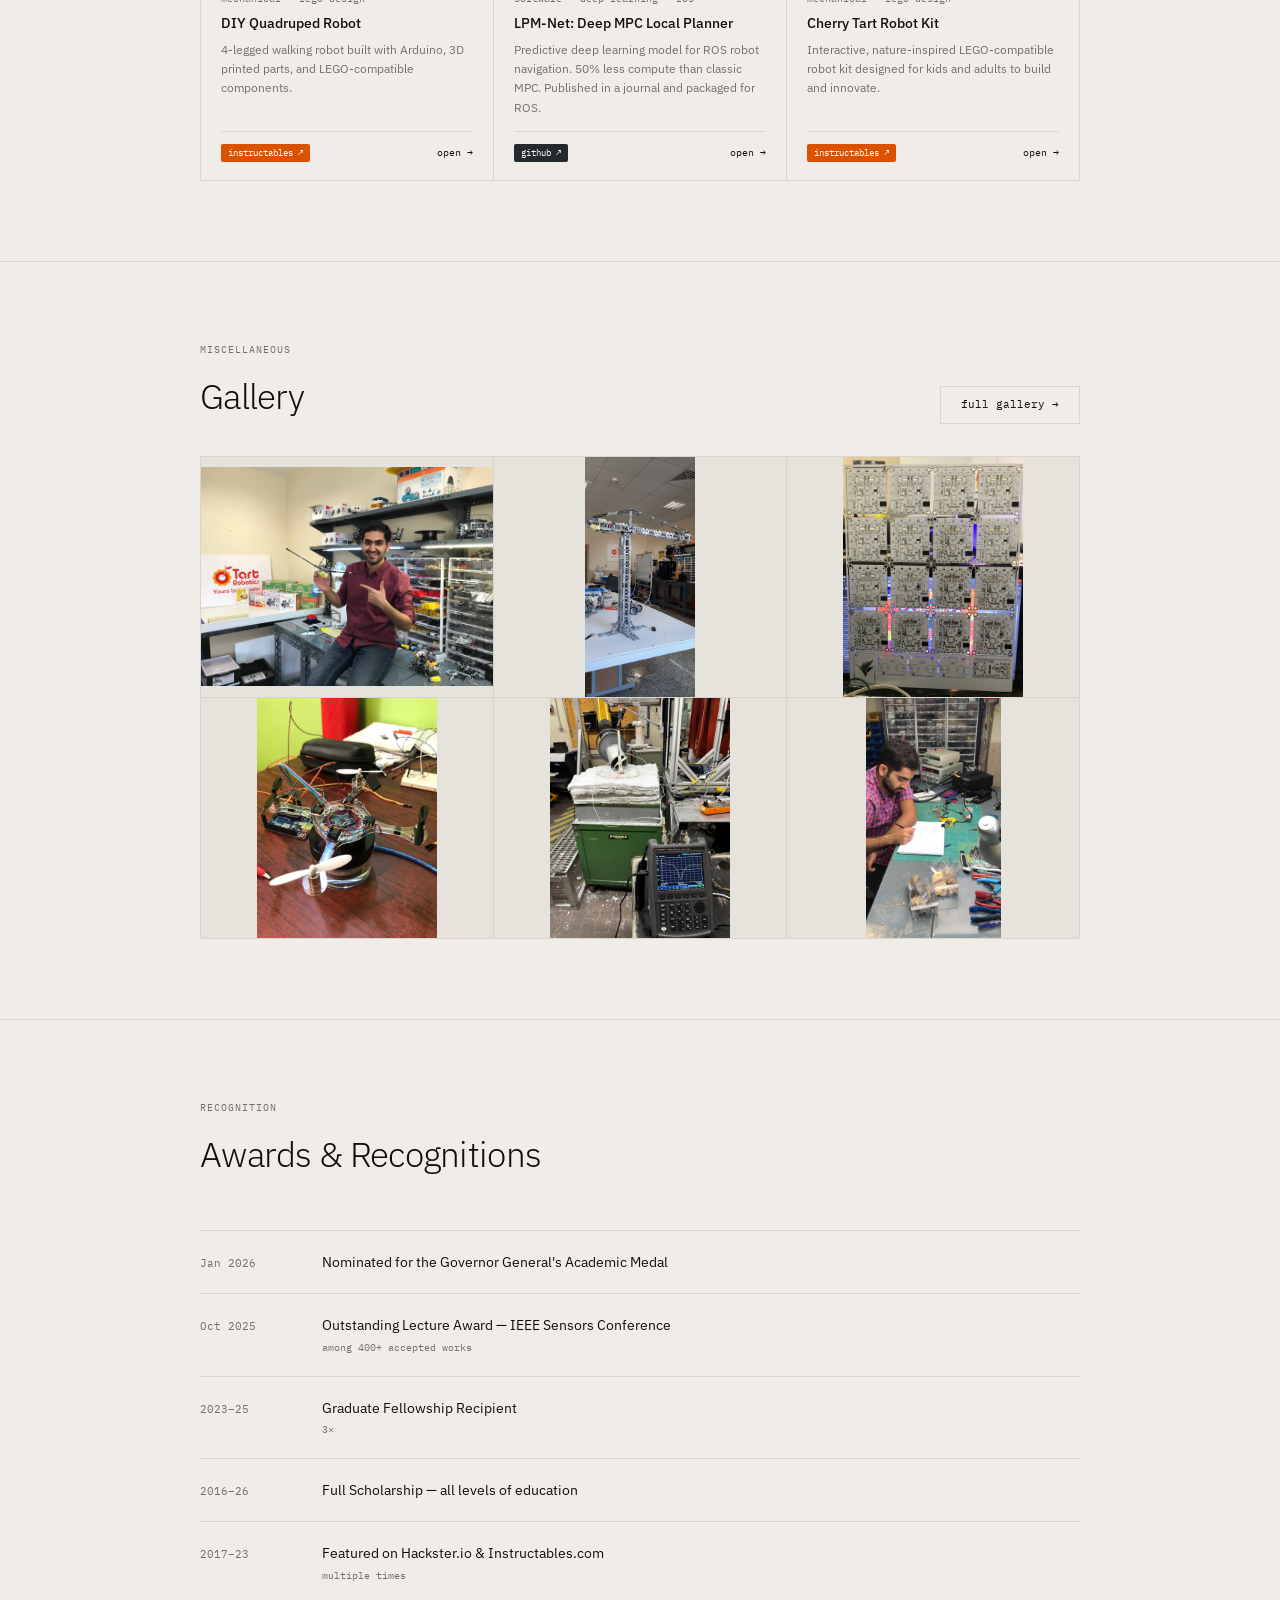
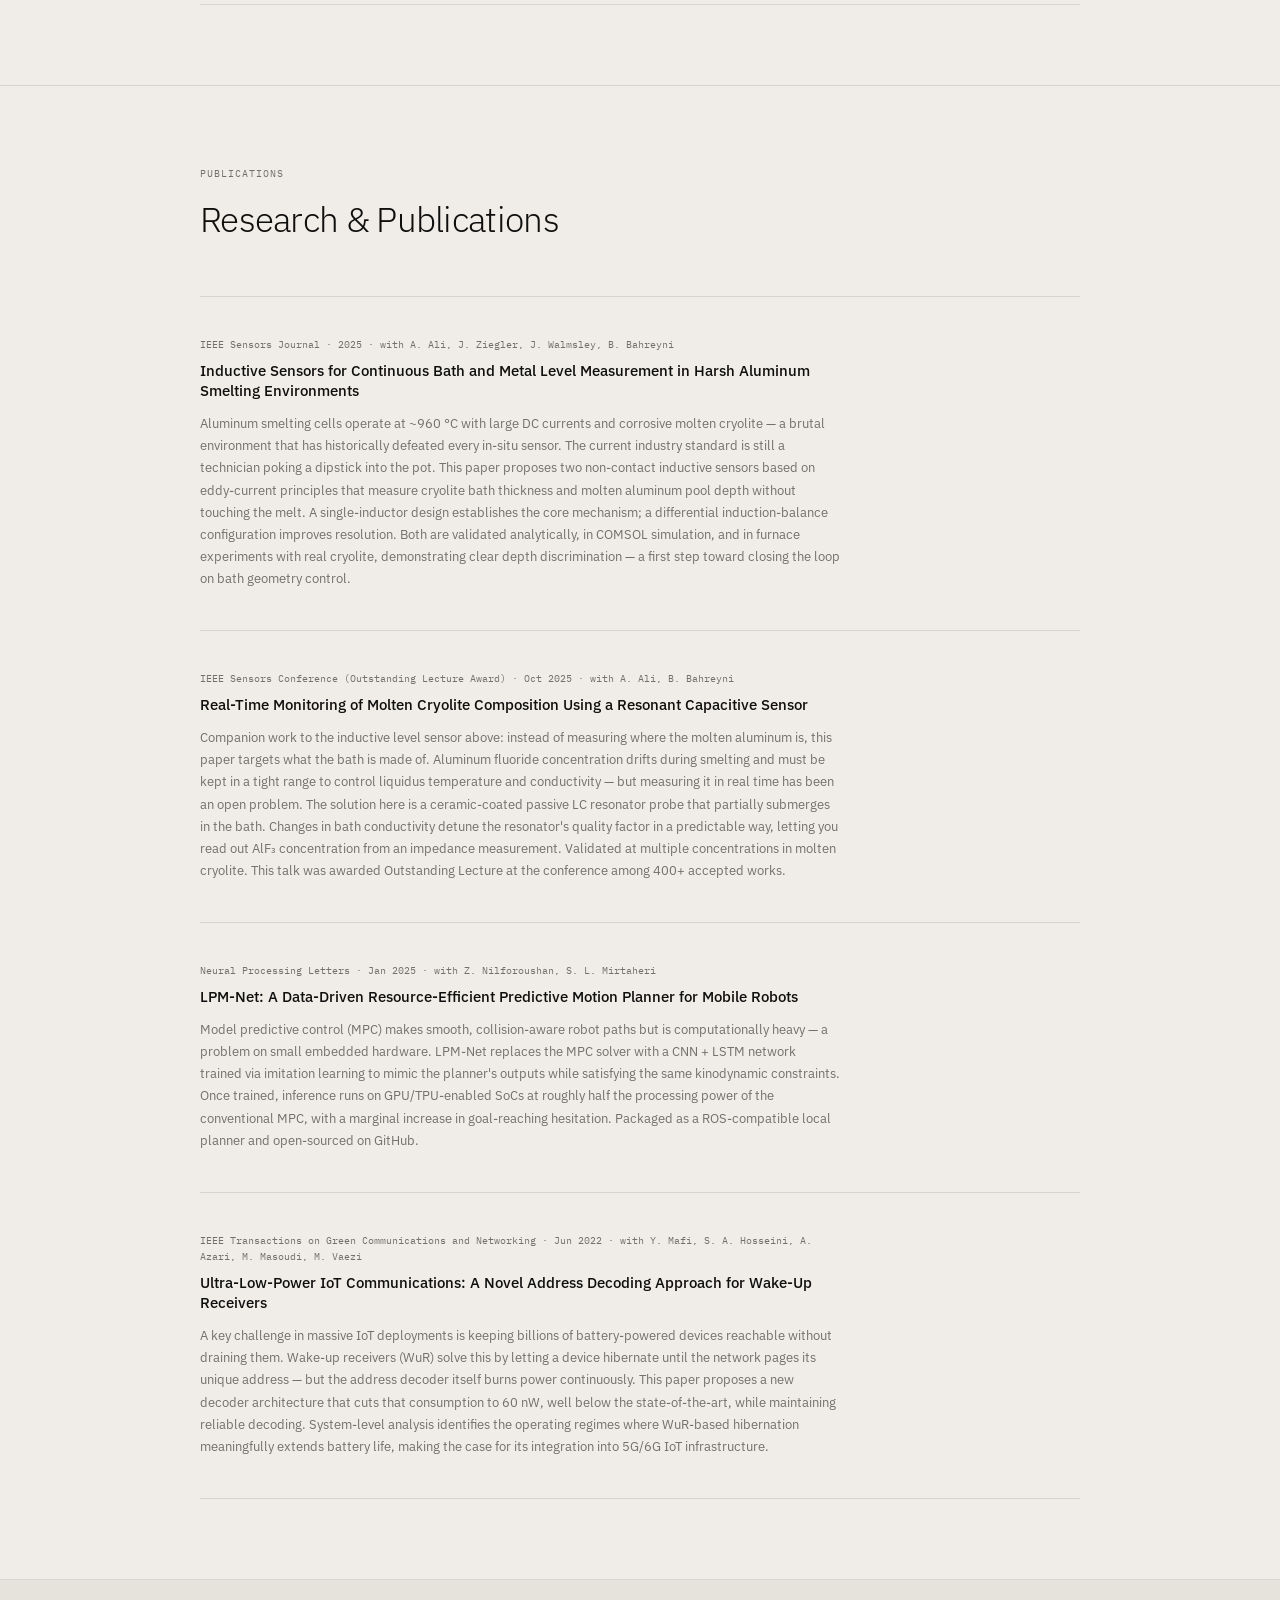
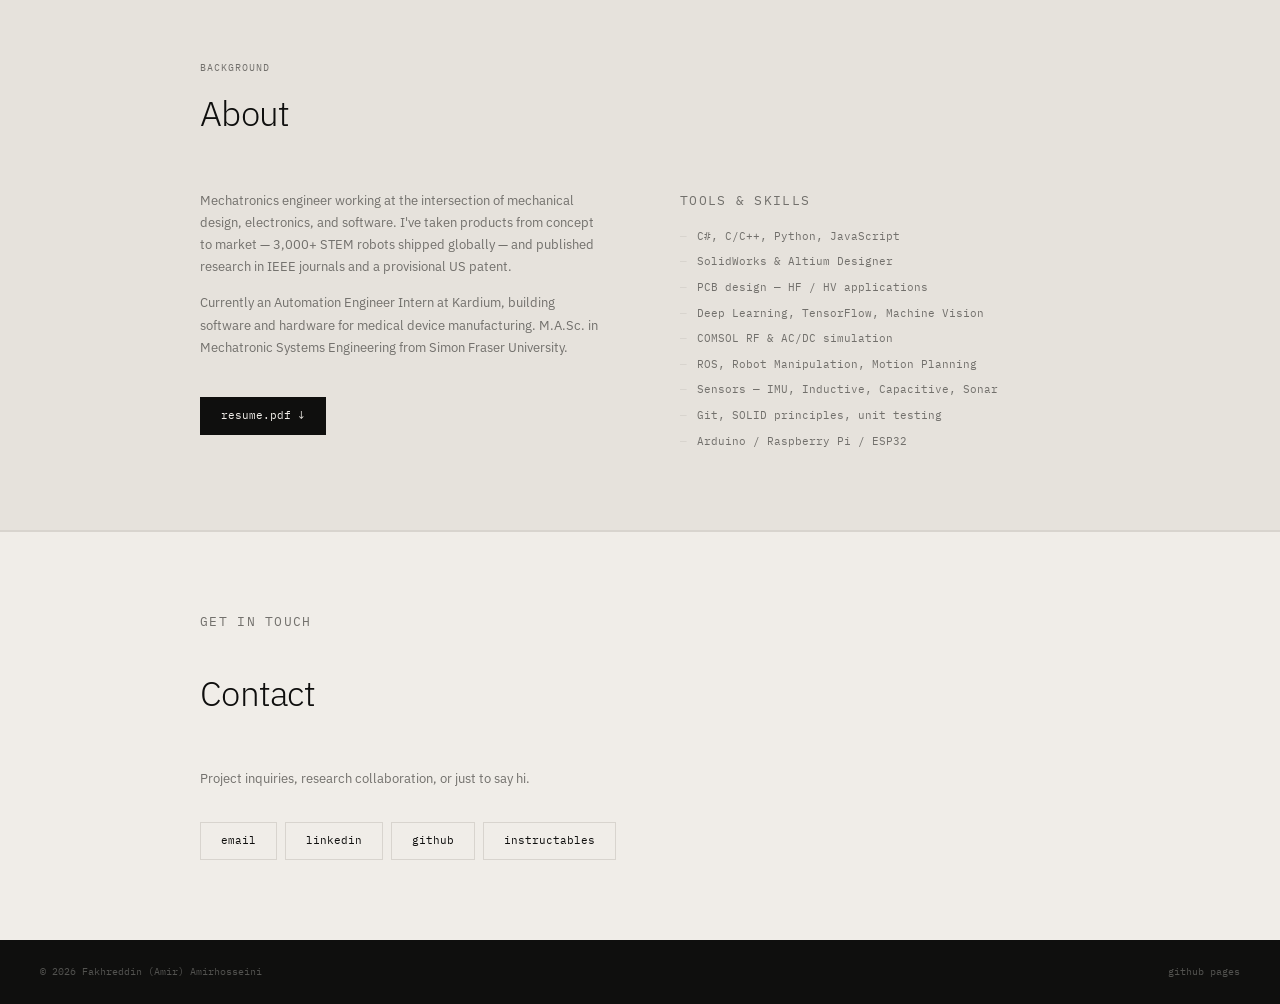
==== commit 4f2f2bdd: "home banner: link to projects page, update copy Co-Authored-By: Claude Sonnet 4.6 <noreply@anthropic" ====
--- a/index.html
+++ b/index.html
@@ -72,12 +72,12 @@
       <a href="projects.html" class="btn">view all →</a>
     </div>
 
-    <a class="featured-banner" href="https://www.instructables.com/A-Fully-Functional-Tower-Crane-Desktop-Replica-Wit/" target="_blank" rel="noopener">
+    <a class="featured-banner" href="projects.html">
       <img src="https://content.instructables.com/FIH/XUJQ/KHG9T9KW/FIHXUJQKHG9T9KW.jpg?frame=true&width=1024&height=1024&fit=bounds" alt="Tower Crane Desktop Replica" />
       <div class="featured-overlay">
-        <span class="featured-tag">// featured · mechanical design</span>
-        <h3>Tower Crane Desktop Replica</h3>
-        <p>Fully functional desktop-scale tower crane with working lift, slew, and trolley. Arduino-controlled, 3D printed, and LEGO-compatible.</p>
+        <span class="featured-tag">// mechanical design · robotics · electronics</span>
+        <h3>View All Projects</h3>
+        <p>Robots, mechanisms, embedded systems, and more — browse the full project collection.</p>
       </div>
     </a>
 
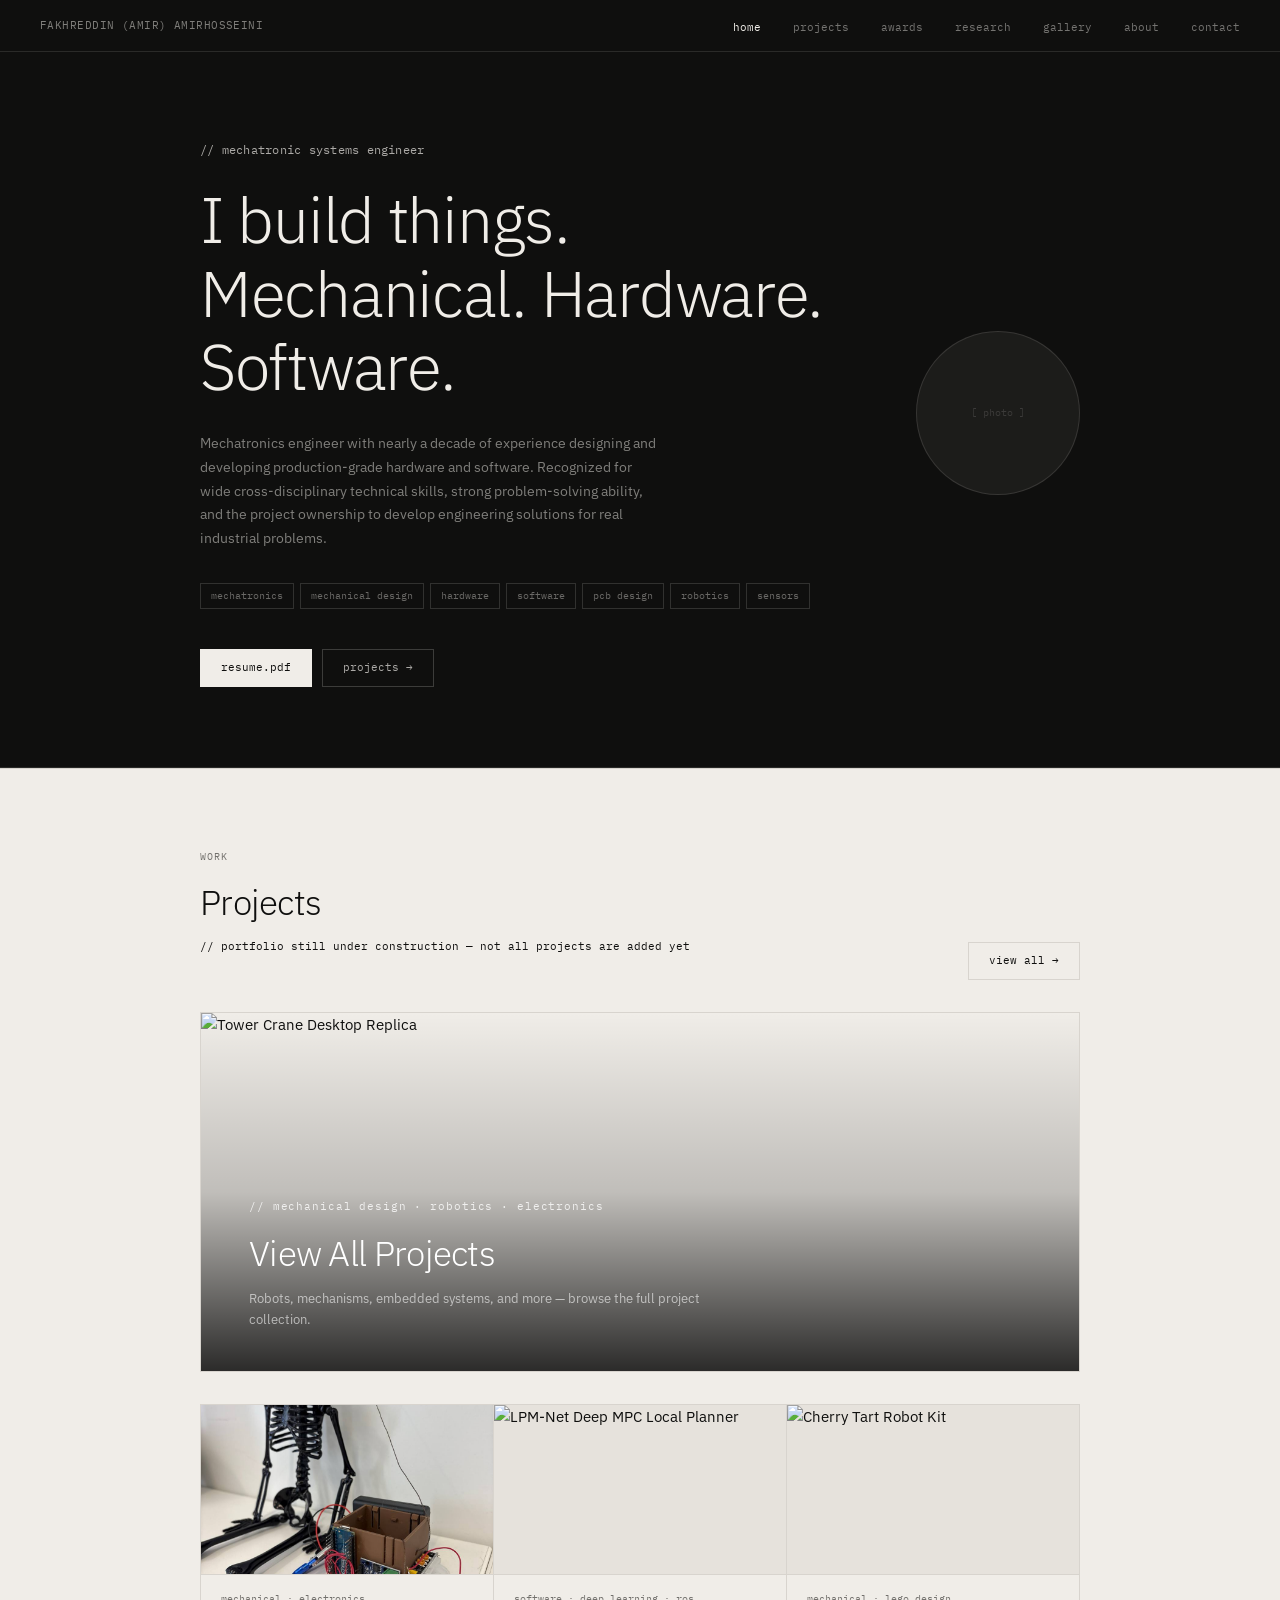
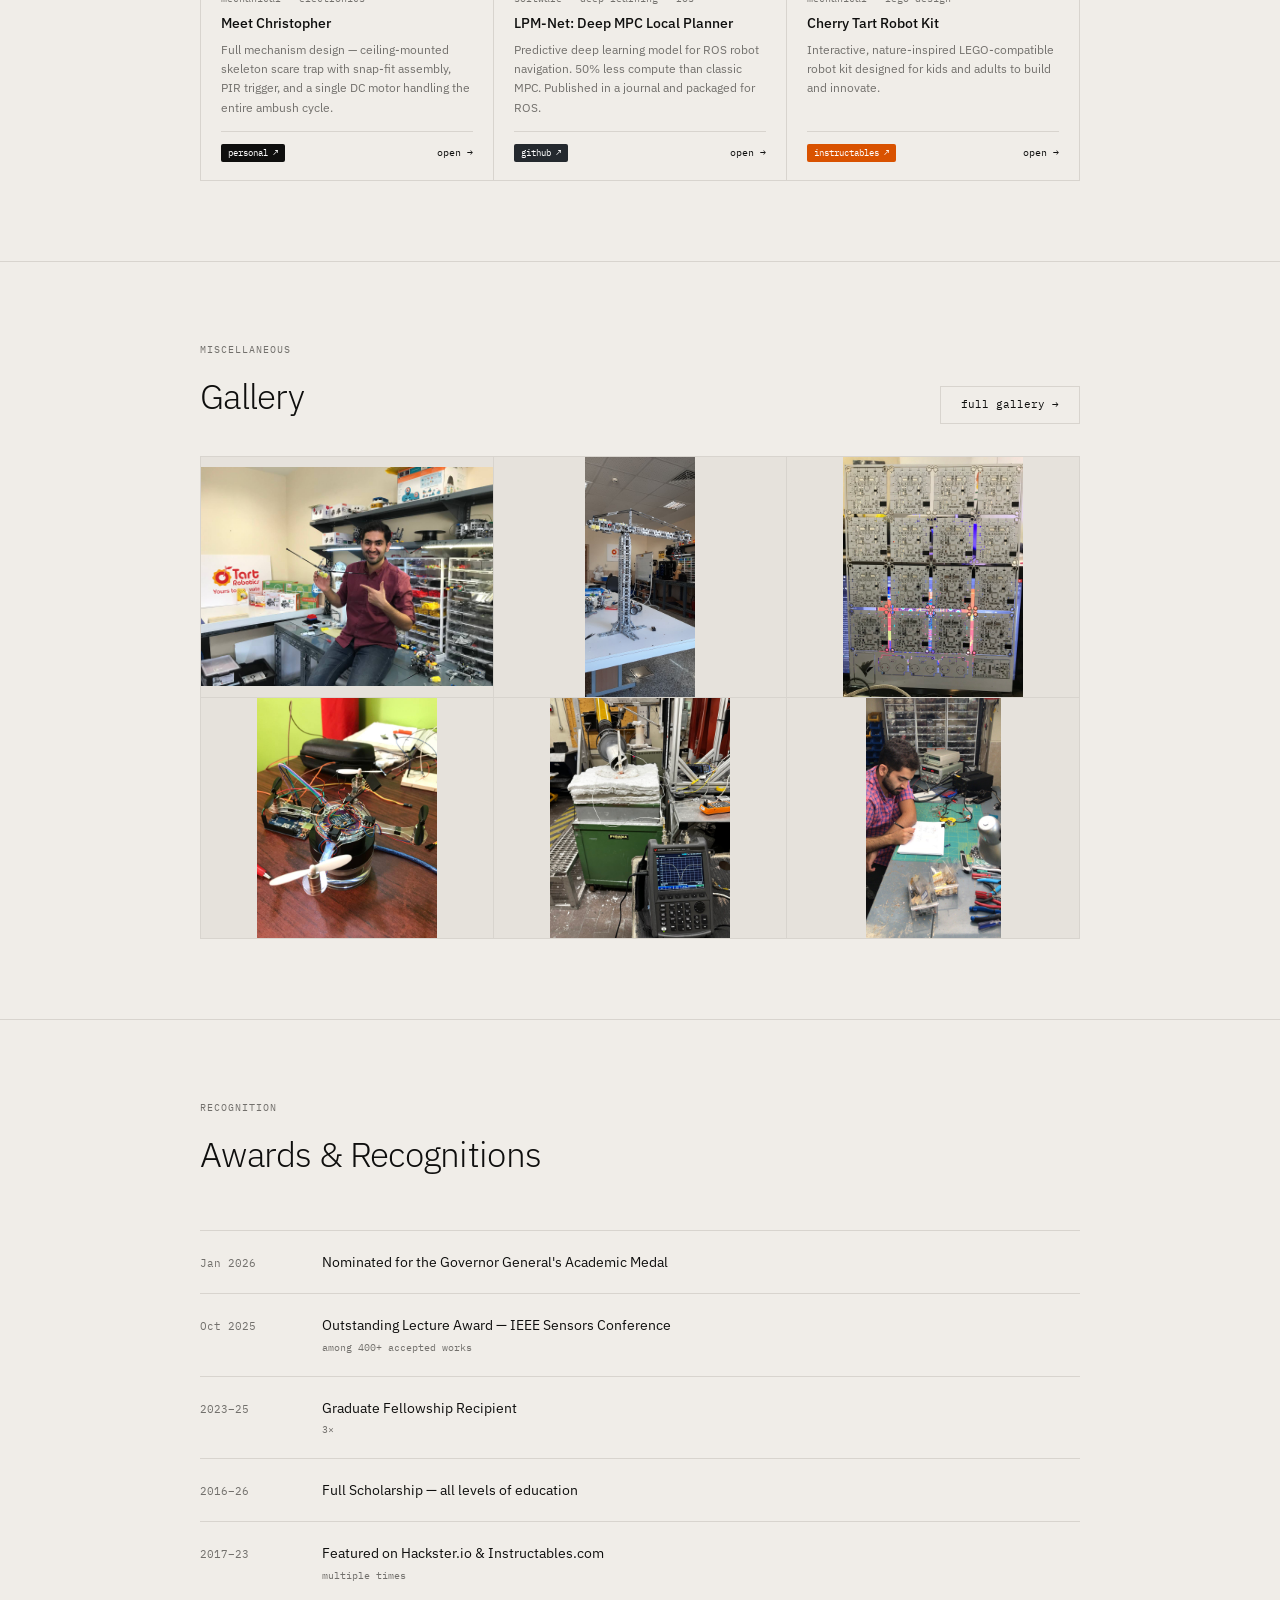
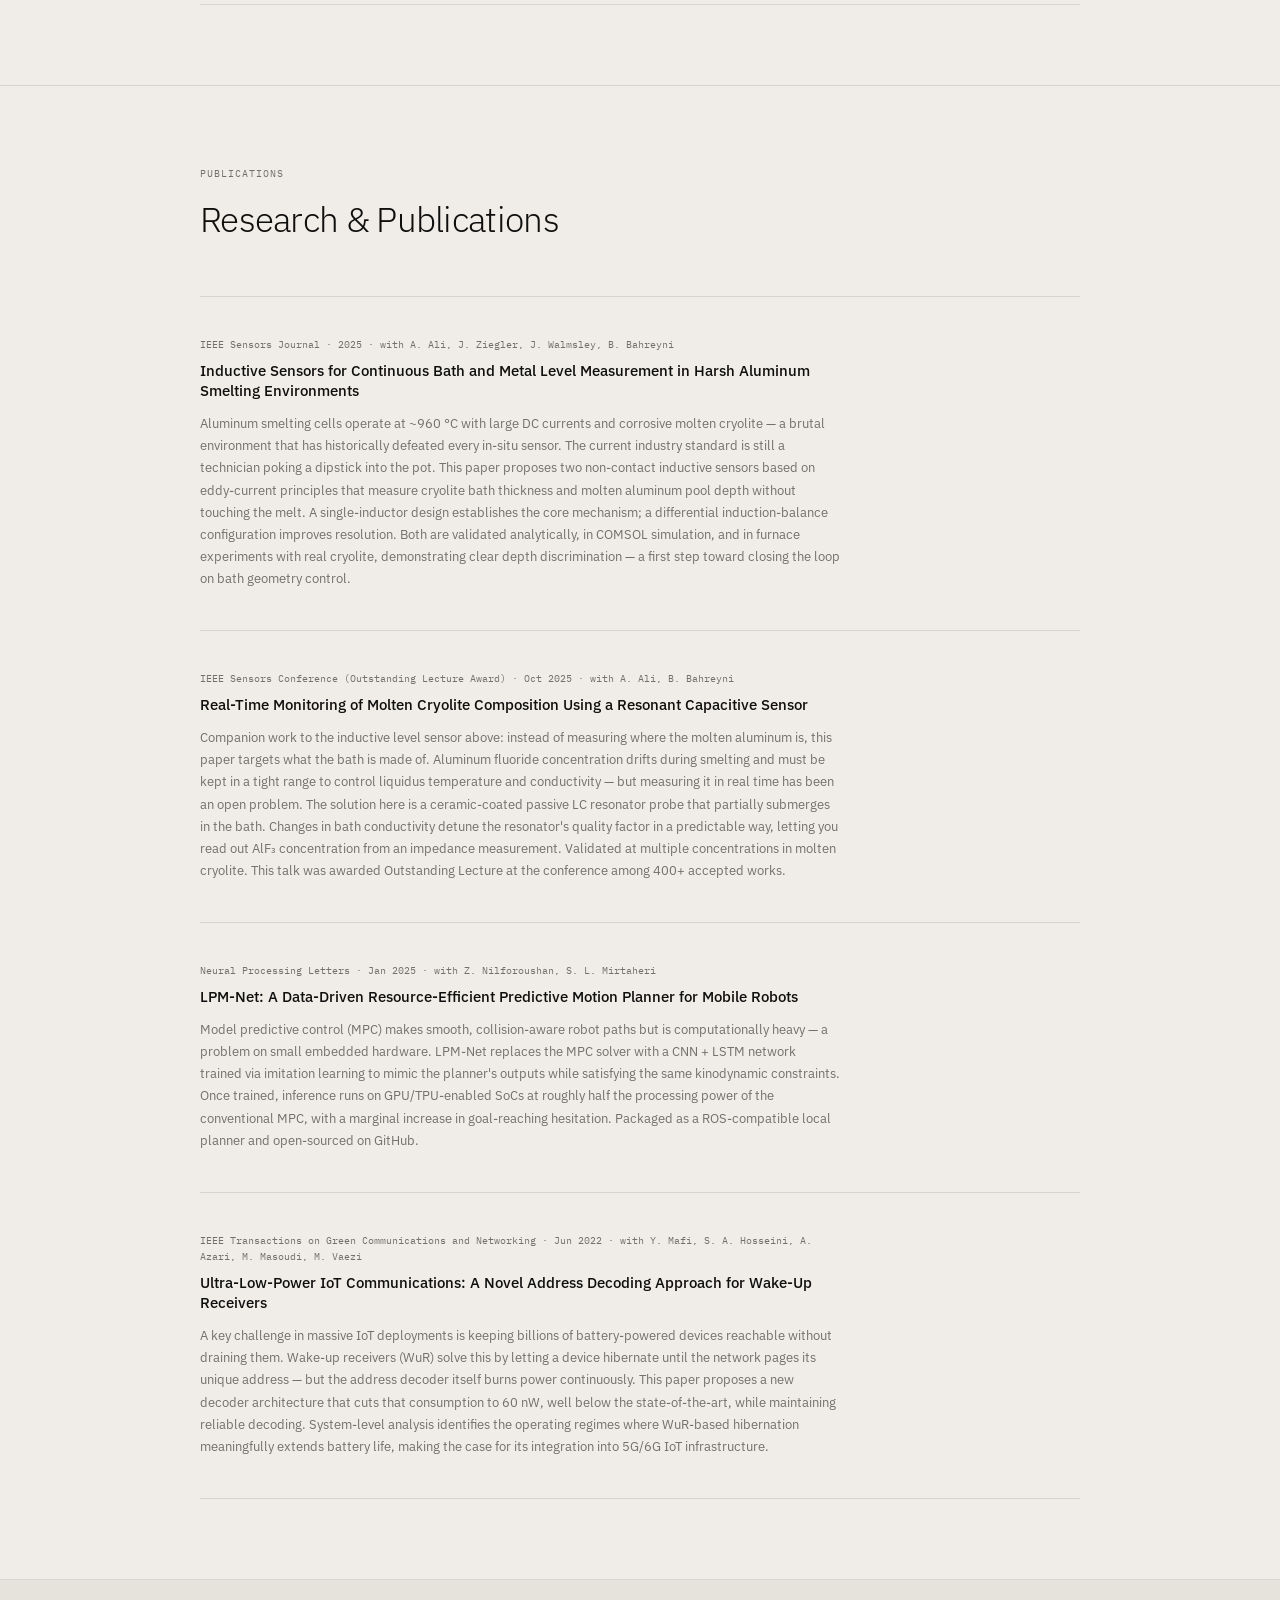
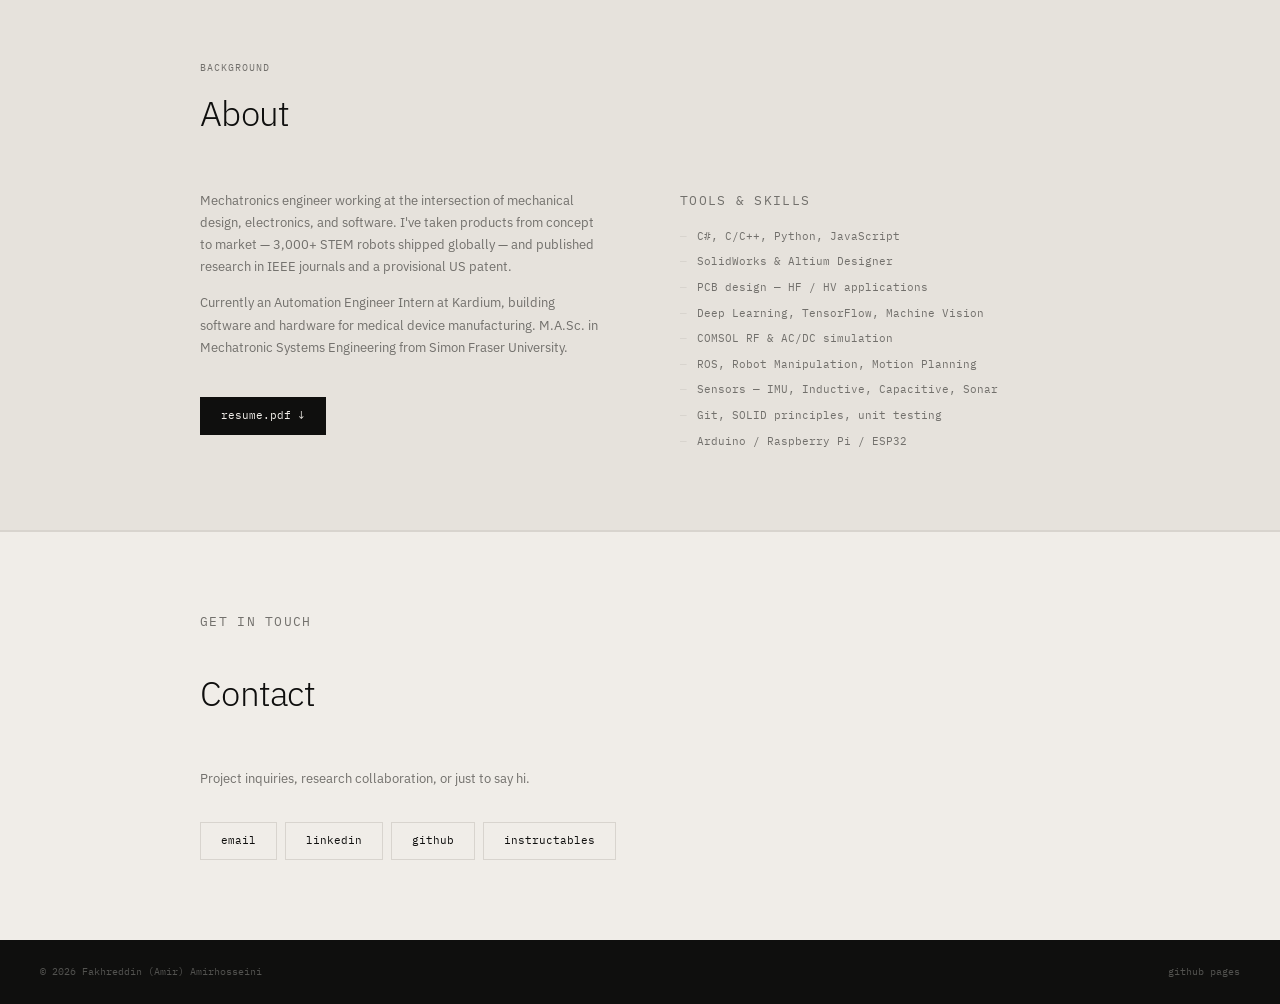
==== commit 6e4126f9: "Christopher: fix gallery URL encoding, update thumbnails, swap home preview card - URL-encode filena" ====
--- a/index.html
+++ b/index.html
@@ -82,16 +82,16 @@
     </a>
 
     <div class="grid">
-      <a class="card" data-type="mechanical" href="https://www.instructables.com/A-DIY-Quadruped-Robot-With-Arduino-3D-Printed-and-/" target="_blank" rel="noopener">
+      <a class="card" data-type="mechanical" href="christopher.html">
         <div class="card-thumb">
-          <img src="https://content.instructables.com/FBV/ETPD/KJVFNXZ0/FBVETPDKJVFNXZ0.jpg?frame=true&width=1024&height=1024&fit=bounds" alt="DIY Quadruped Robot" loading="lazy" />
+          <img src="projects/Christopher/tr3.jpg" alt="Meet Christopher" loading="lazy" />
         </div>
         <div class="card-body">
-          <p class="card-type">mechanical · lego design</p>
-          <p class="card-title">DIY Quadruped Robot</p>
-          <p class="card-desc">4-legged walking robot built with Arduino, 3D printed parts, and LEGO-compatible components.</p>
+          <p class="card-type">mechanical · electronics</p>
+          <p class="card-title">Meet Christopher</p>
+          <p class="card-desc">Full mechanism design — ceiling-mounted skeleton scare trap with snap-fit assembly, PIR trigger, and a single DC motor handling the entire ambush cycle.</p>
           <div class="card-footer">
-            <span class="badge-source badge-instructables">instructables ↗</span>
+            <span class="badge-source badge-personal">personal ↗</span>
             <span class="card-link">open →</span>
           </div>
         </div>
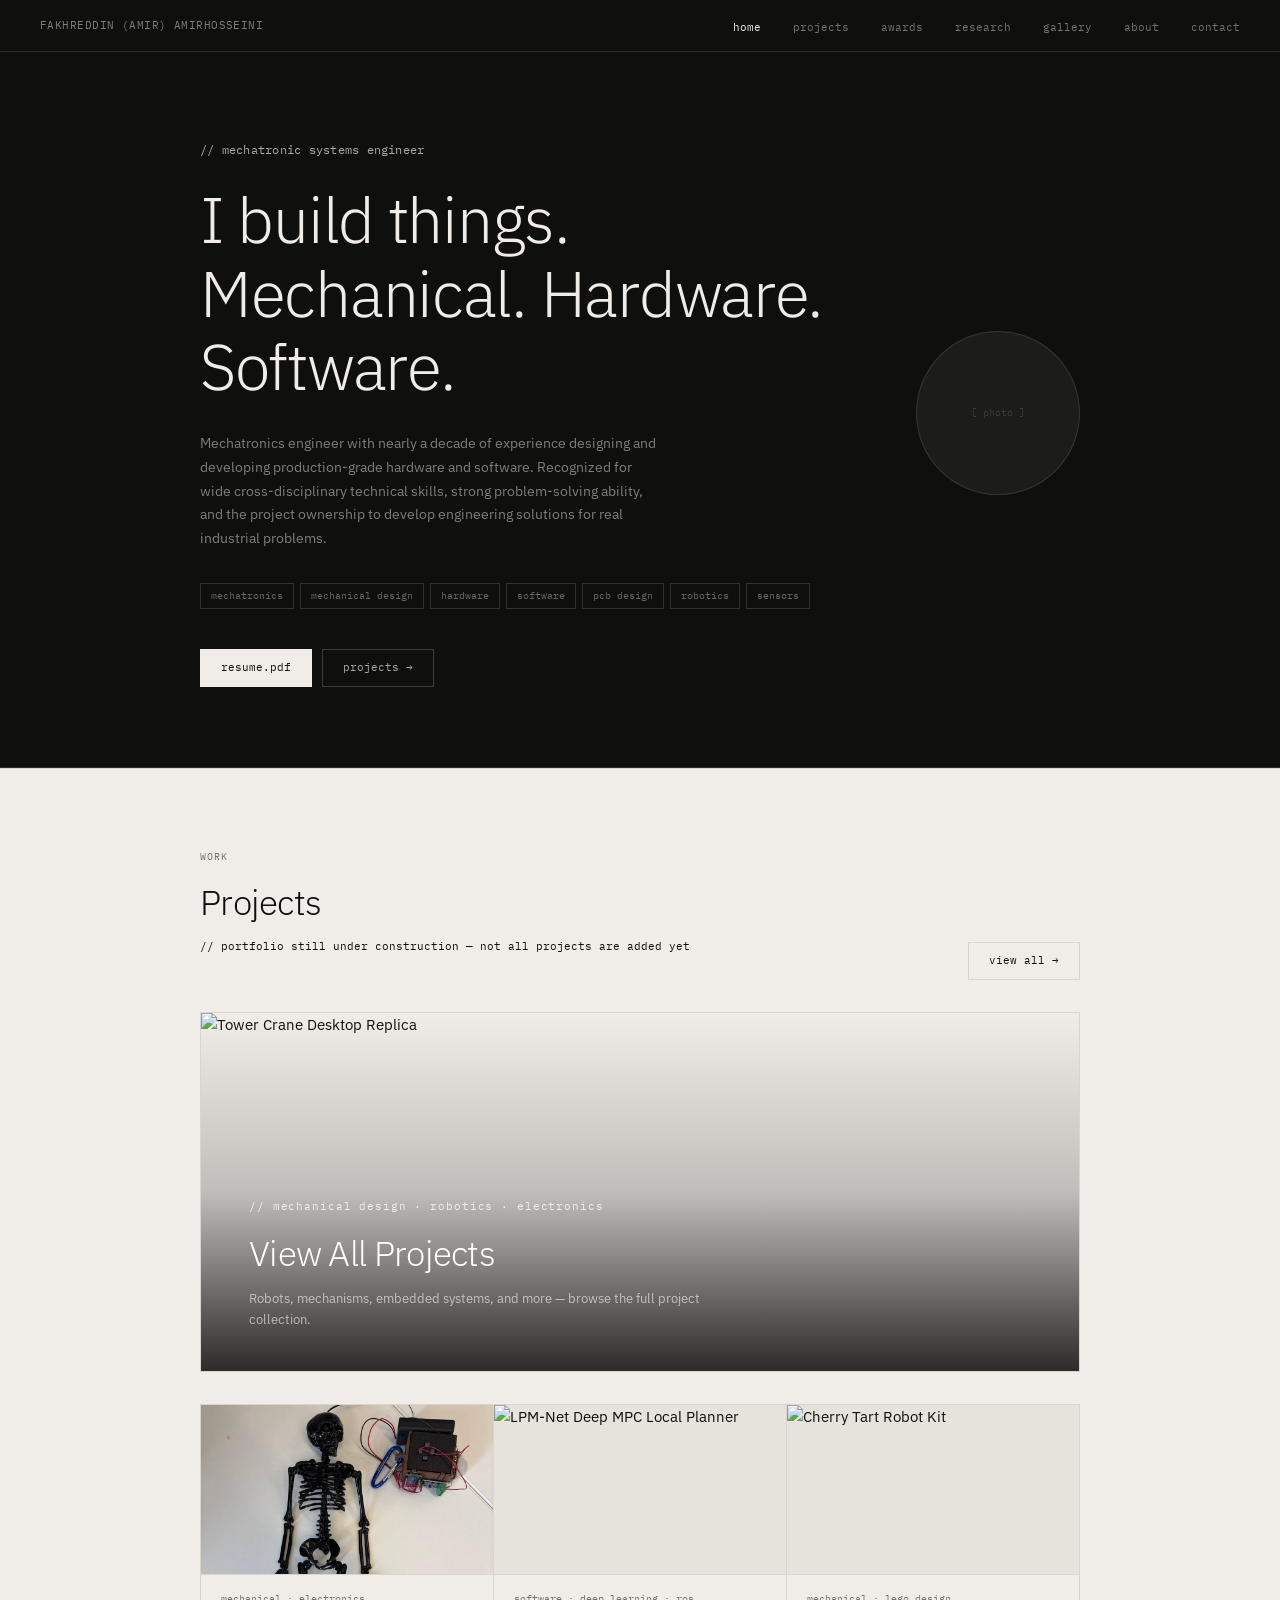
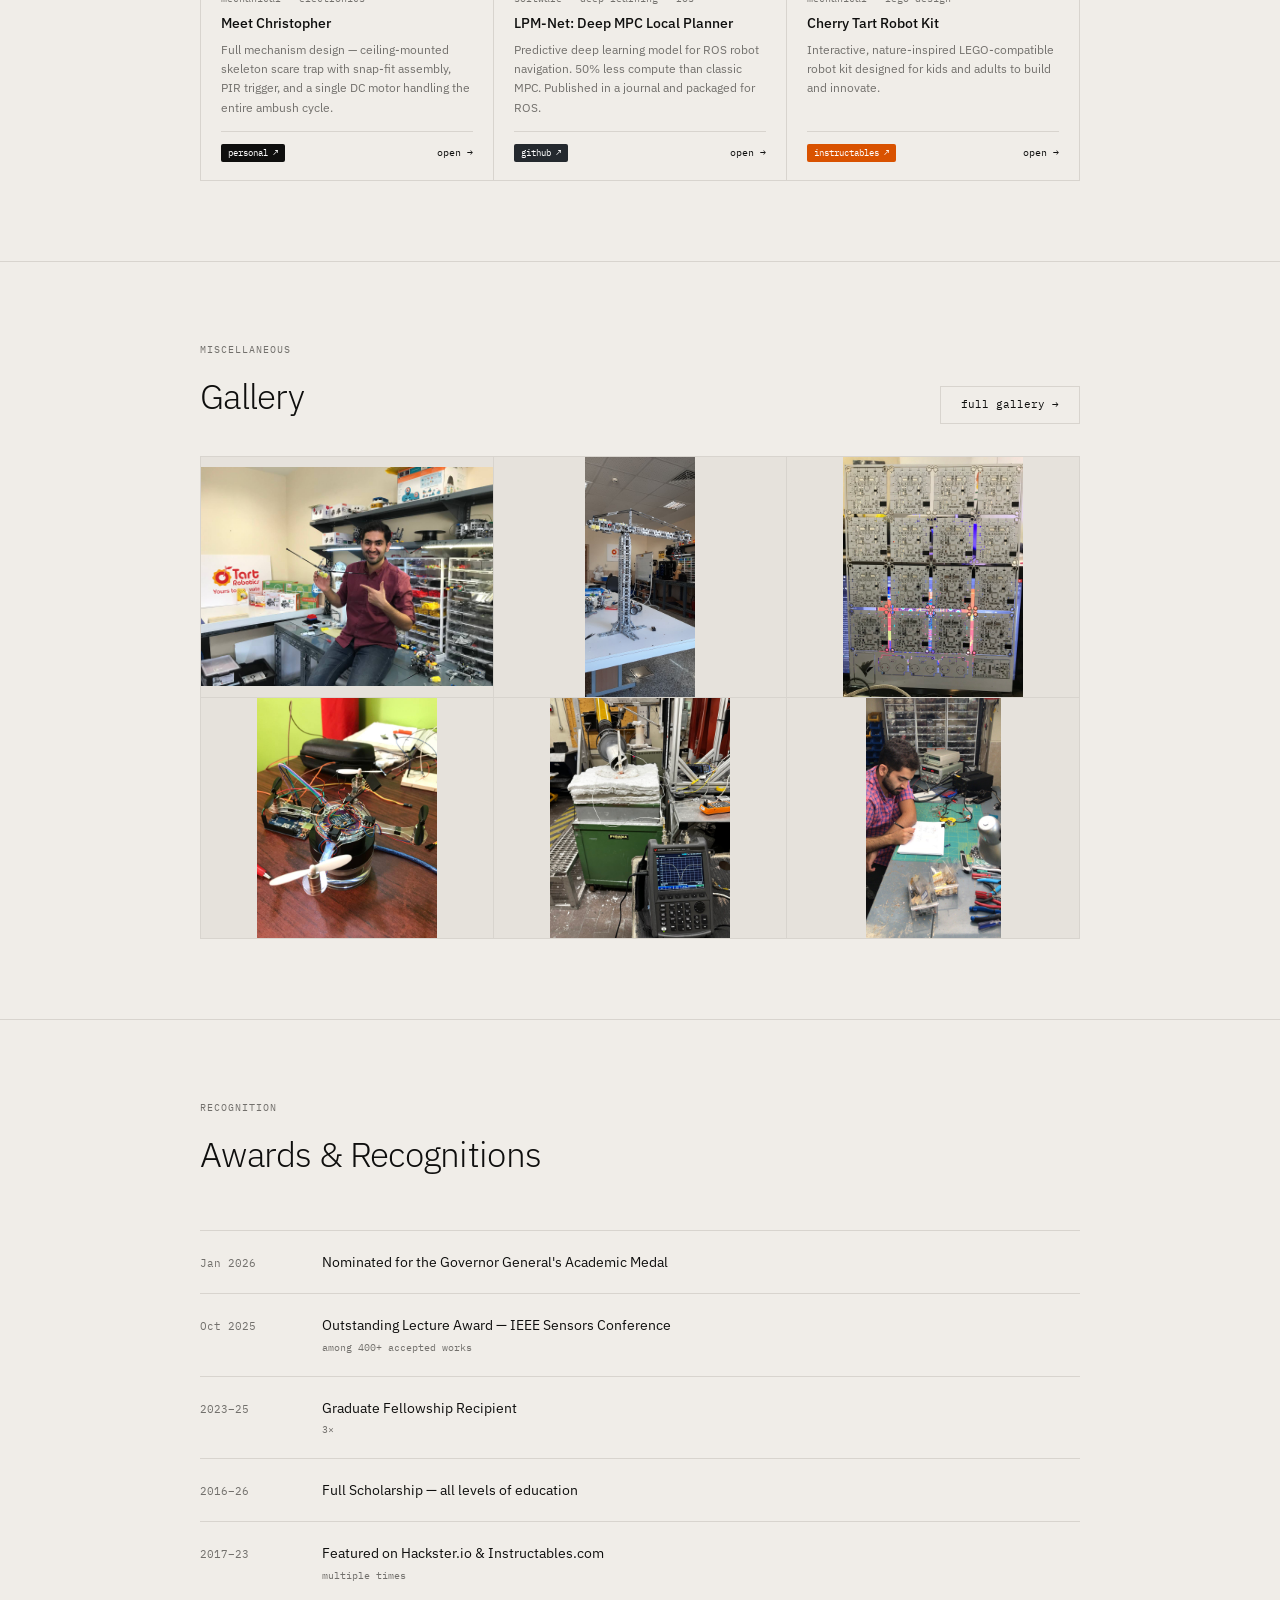
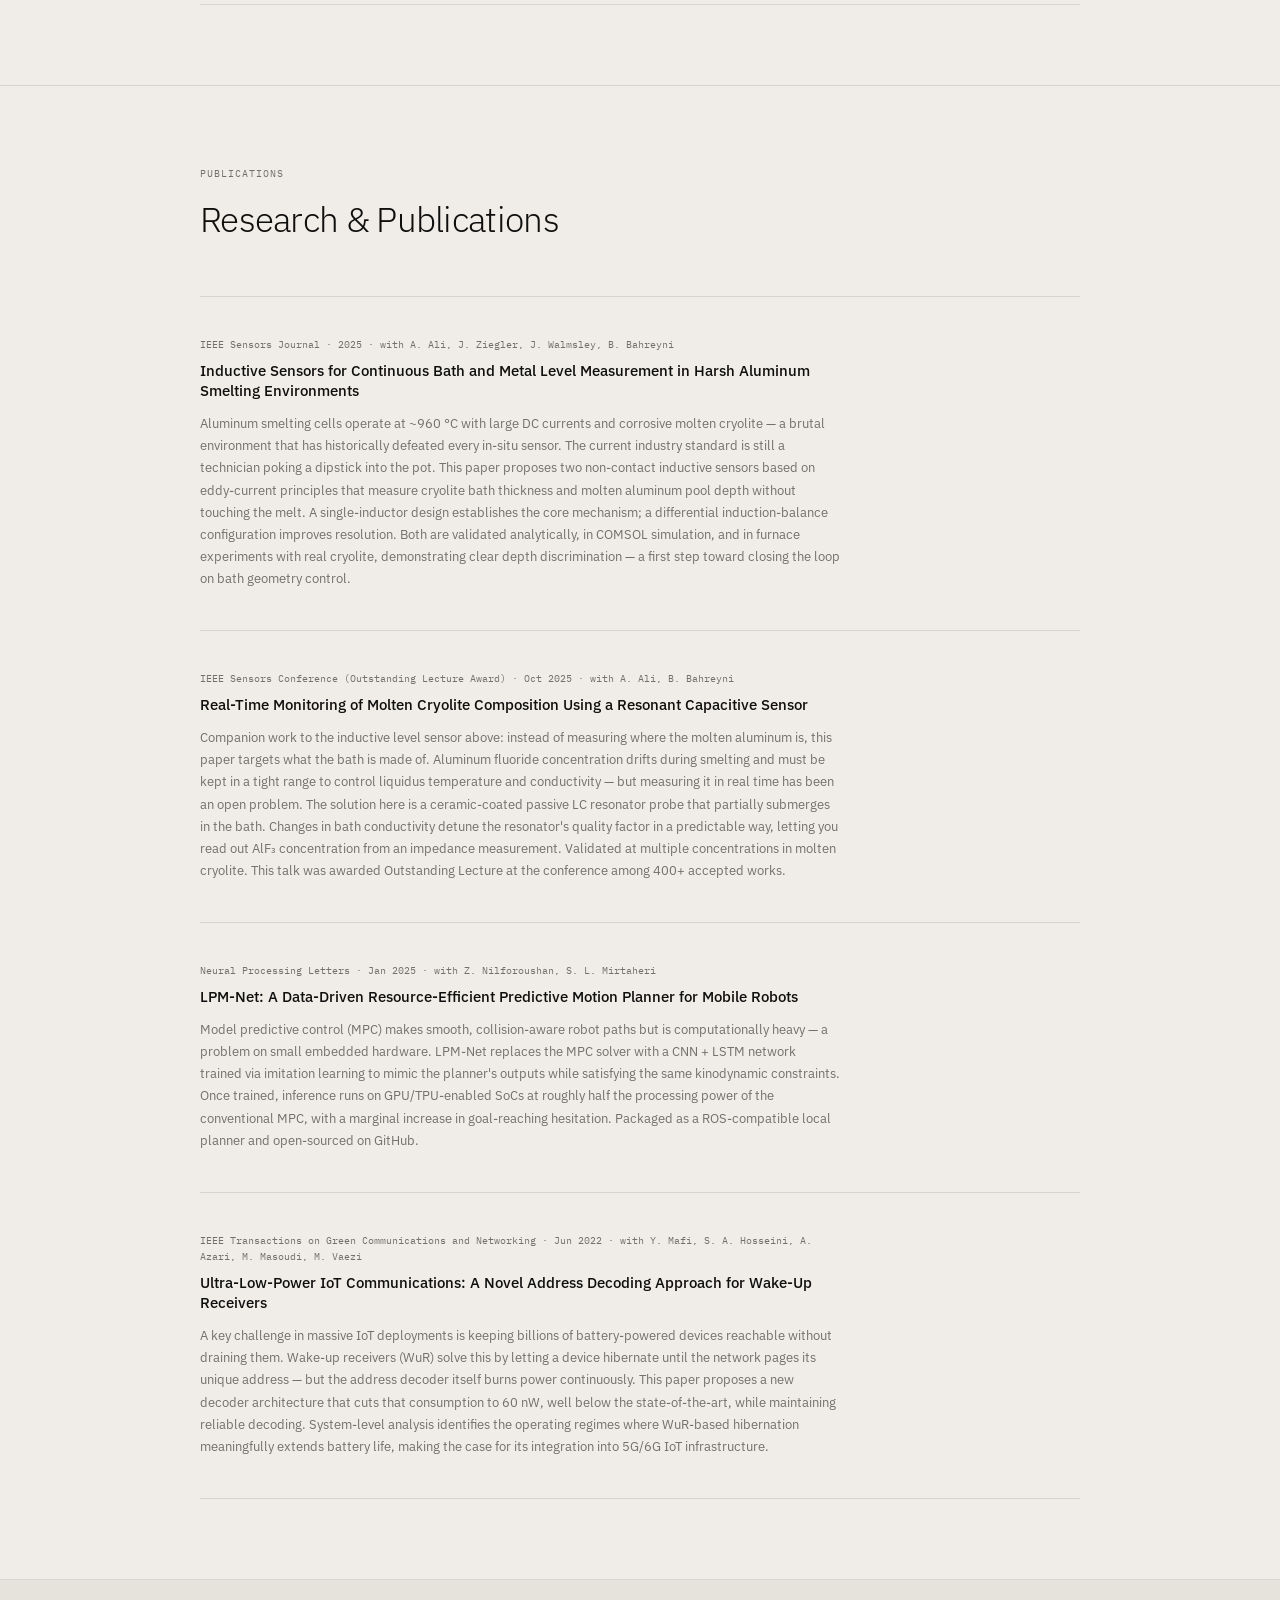
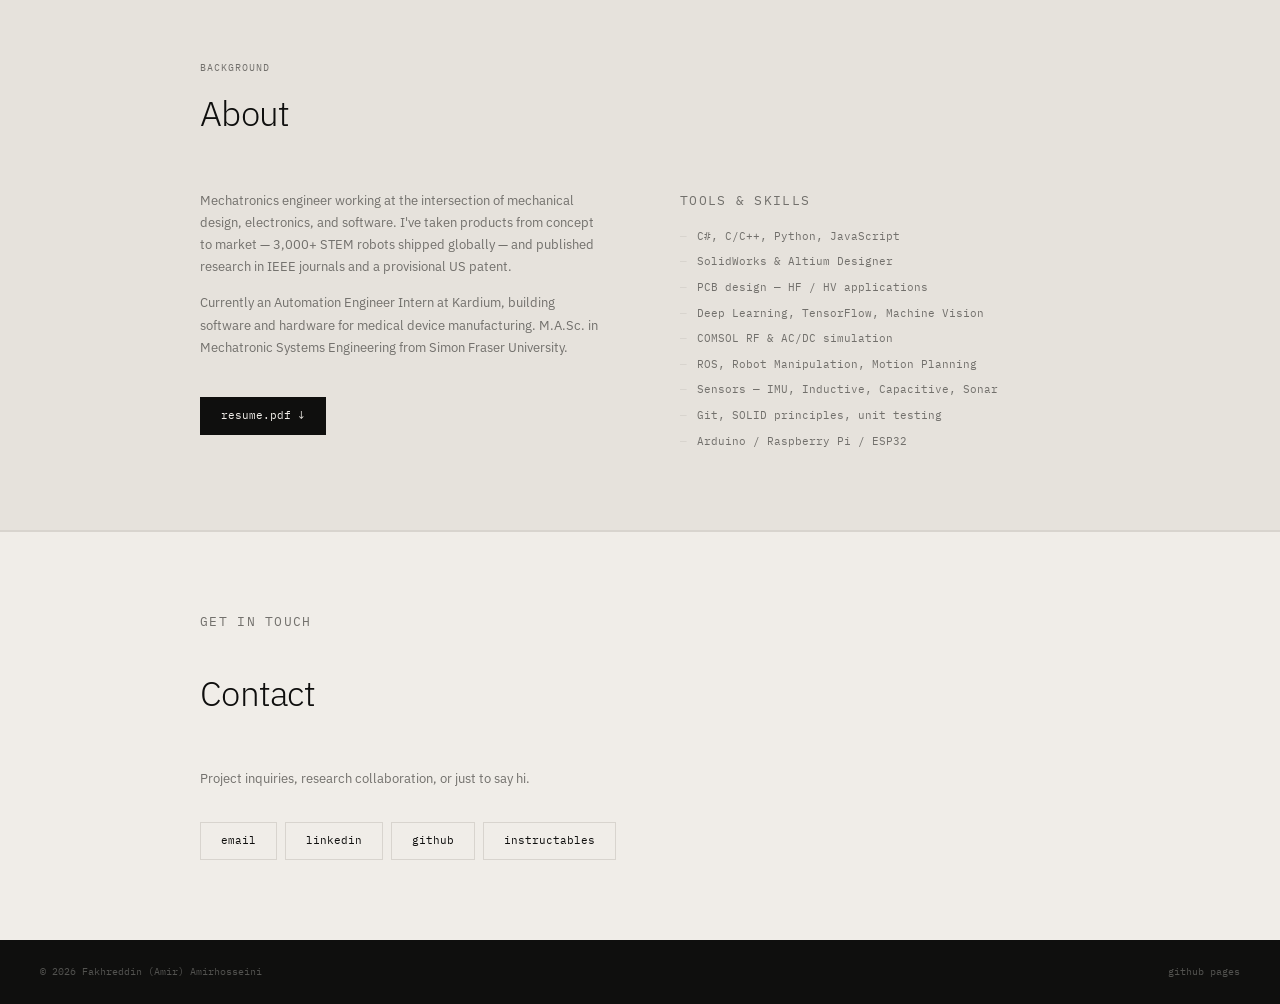
==== commit e60229d6: "fix Christopher thumbnail: tr3.jpg → tn3.jpg, sync gallery assets tr3.jpg was replaced in a prior co" ====
--- a/index.html
+++ b/index.html
@@ -84,7 +84,7 @@
     <div class="grid">
       <a class="card" data-type="mechanical" href="christopher.html">
         <div class="card-thumb">
-          <img src="projects/Christopher/tr3.jpg" alt="Meet Christopher" loading="lazy" />
+          <img src="projects/Christopher/tn3.jpg" alt="Meet Christopher" loading="lazy" />
         </div>
         <div class="card-body">
           <p class="card-type">mechanical · electronics</p>
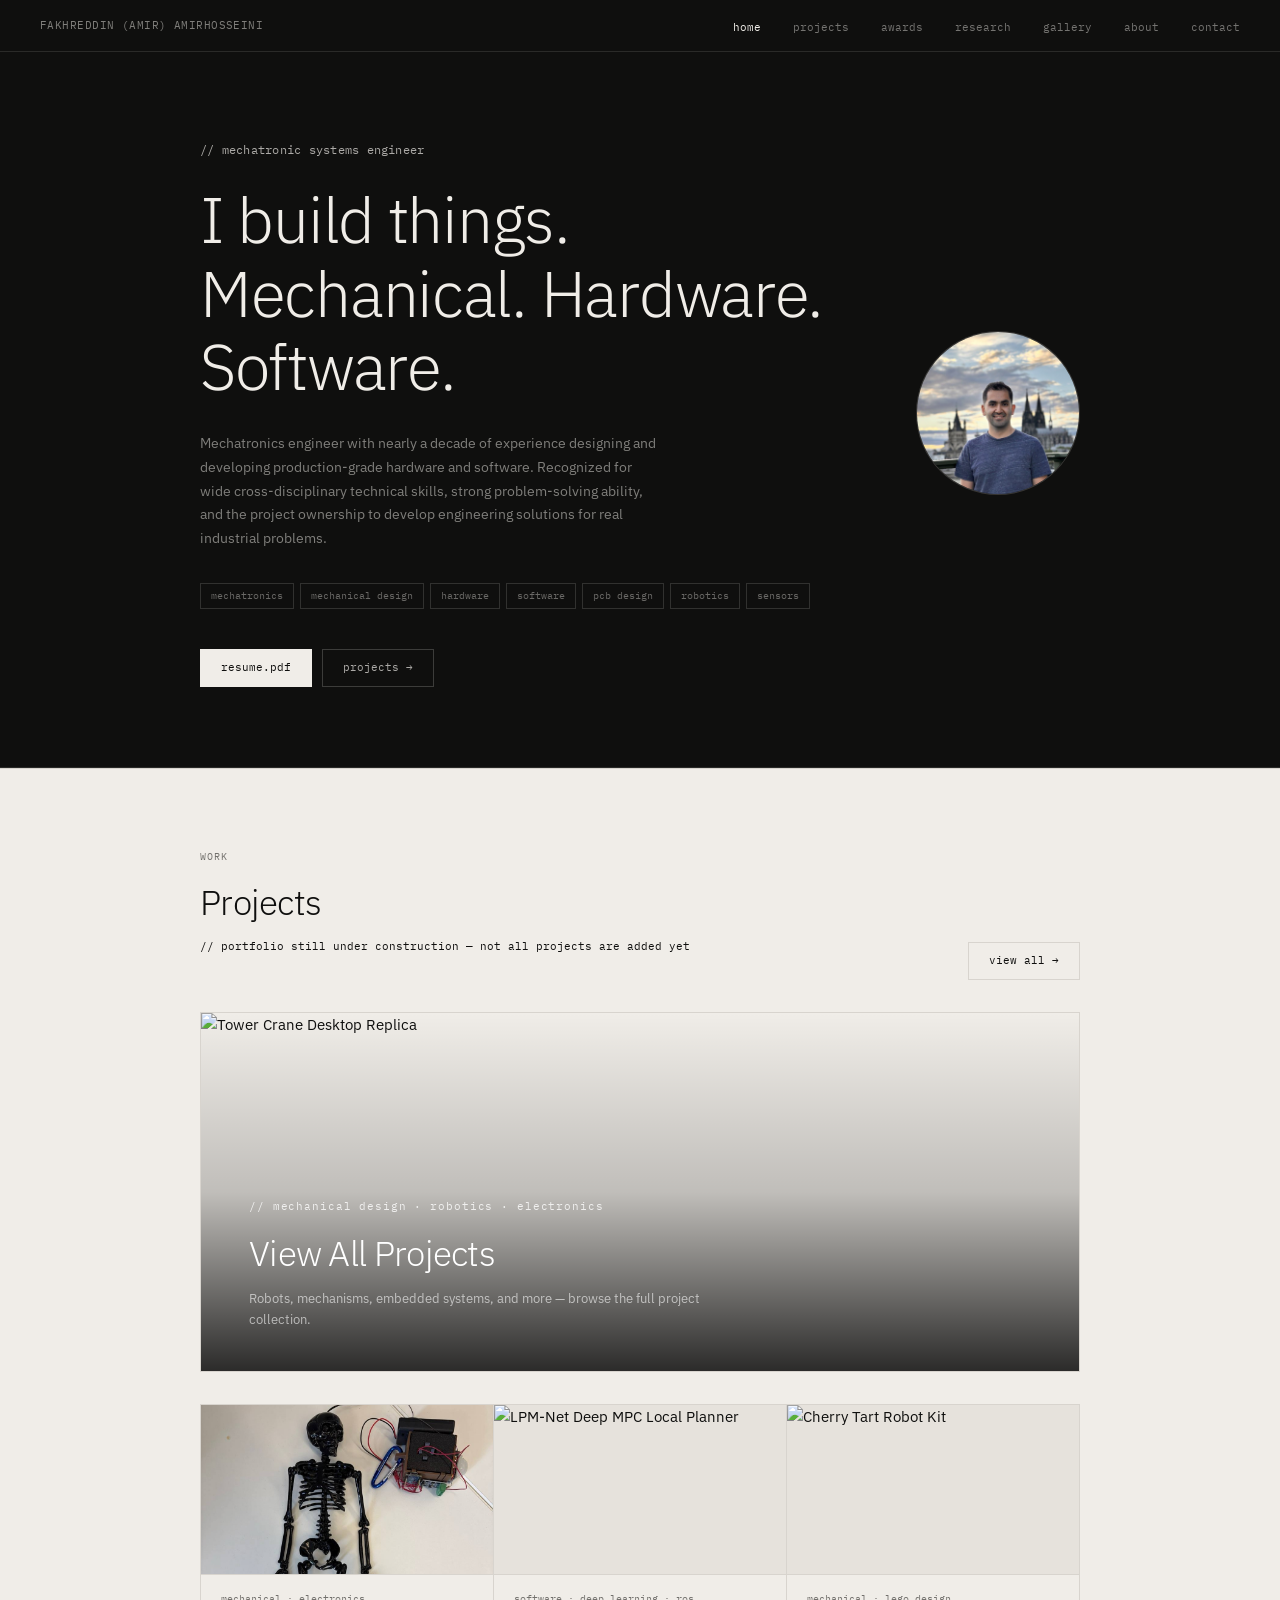
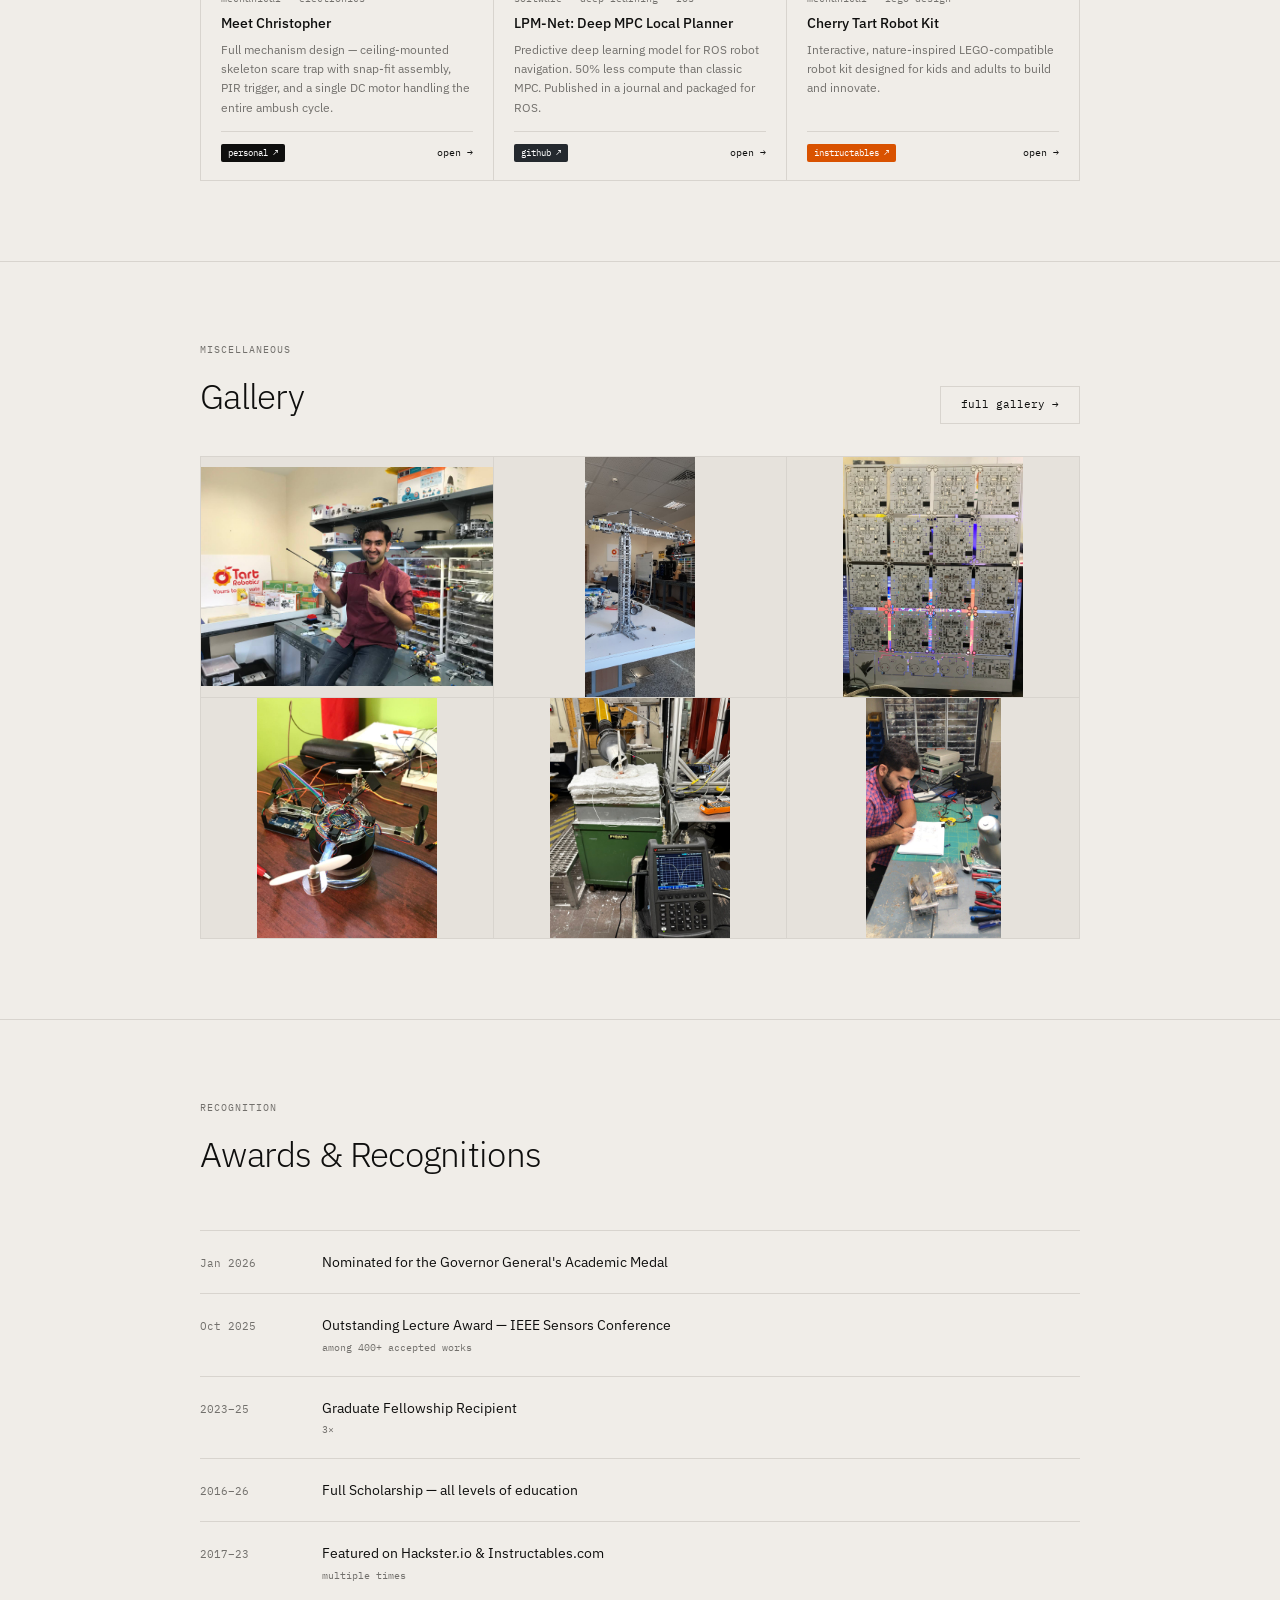
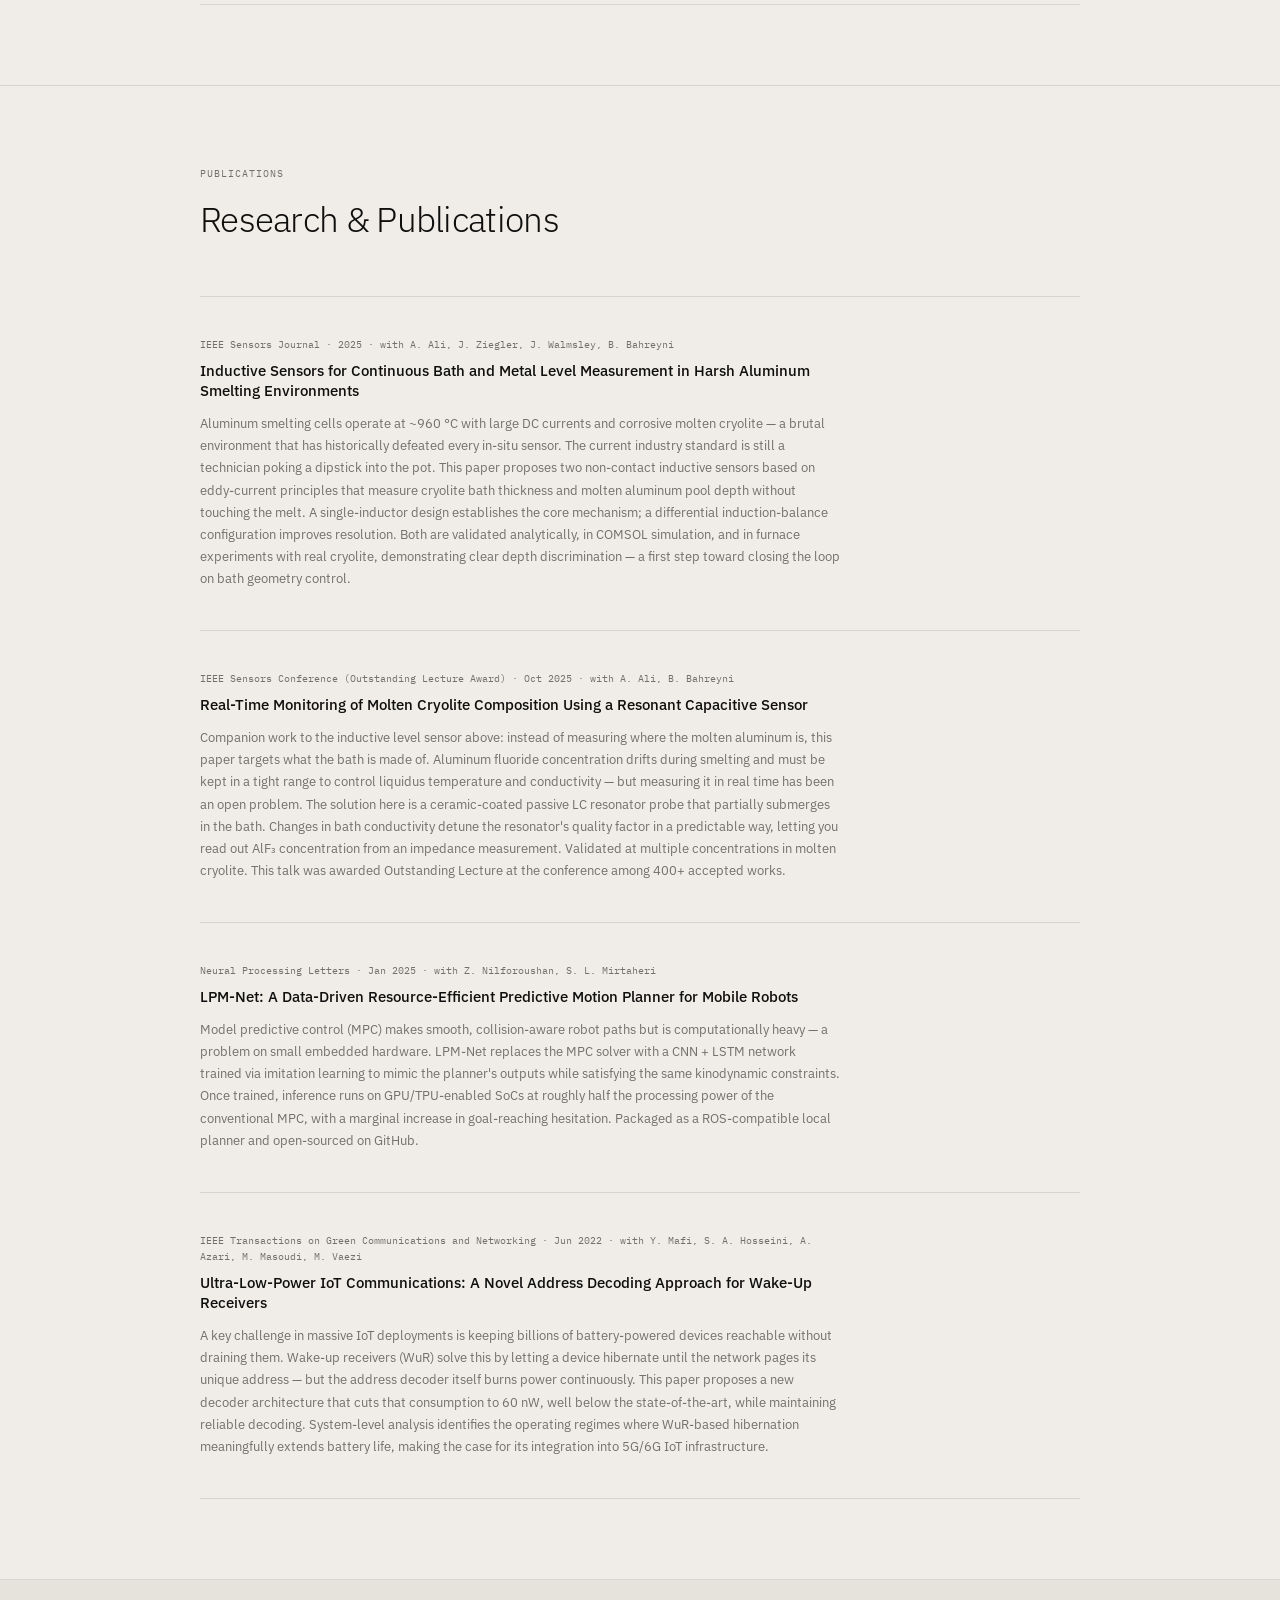
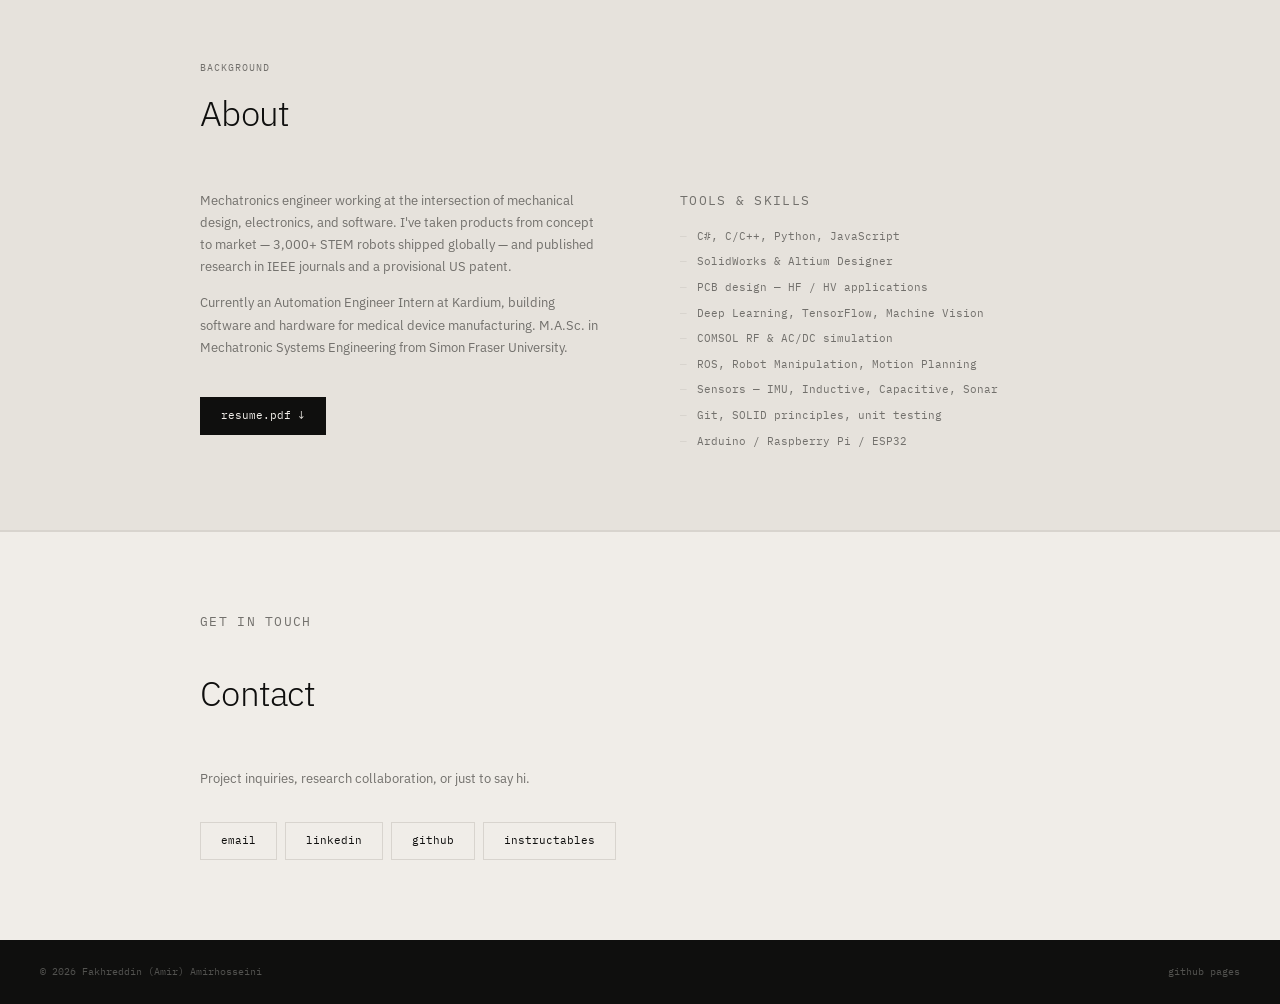
==== commit bc2207d4: "Use local headshot instead of expiring LinkedIn CDN URL https://claude.ai/code/session_01YawALDBAJXS" ====
--- a/index.html
+++ b/index.html
@@ -54,7 +54,7 @@
       </div>
     </div>
     <div class="hero-photo">
-      <img src="https://media.licdn.com/dms/image/v2/D5603AQHvY1LzVlFGwg/profile-displayphoto-shrink_800_800/profile-displayphoto-shrink_800_800/0/1727039069344?e=1778112000&v=beta&t=qQxTpUNDAvxW9-kDM5a5nvkozyhIgSCUtImGvm4Mw4M" alt="Fakhreddin (Amir) Amirhosseini" fetchpriority="high" onerror="this.parentElement.classList.add('no-photo')" />
+      <img src="assets/headshot.jpg" alt="Fakhreddin (Amir) Amirhosseini" fetchpriority="high" onerror="this.parentElement.classList.add('no-photo')" />
       <span class="photo-placeholder">[ photo ]</span>
     </div>
   </div>
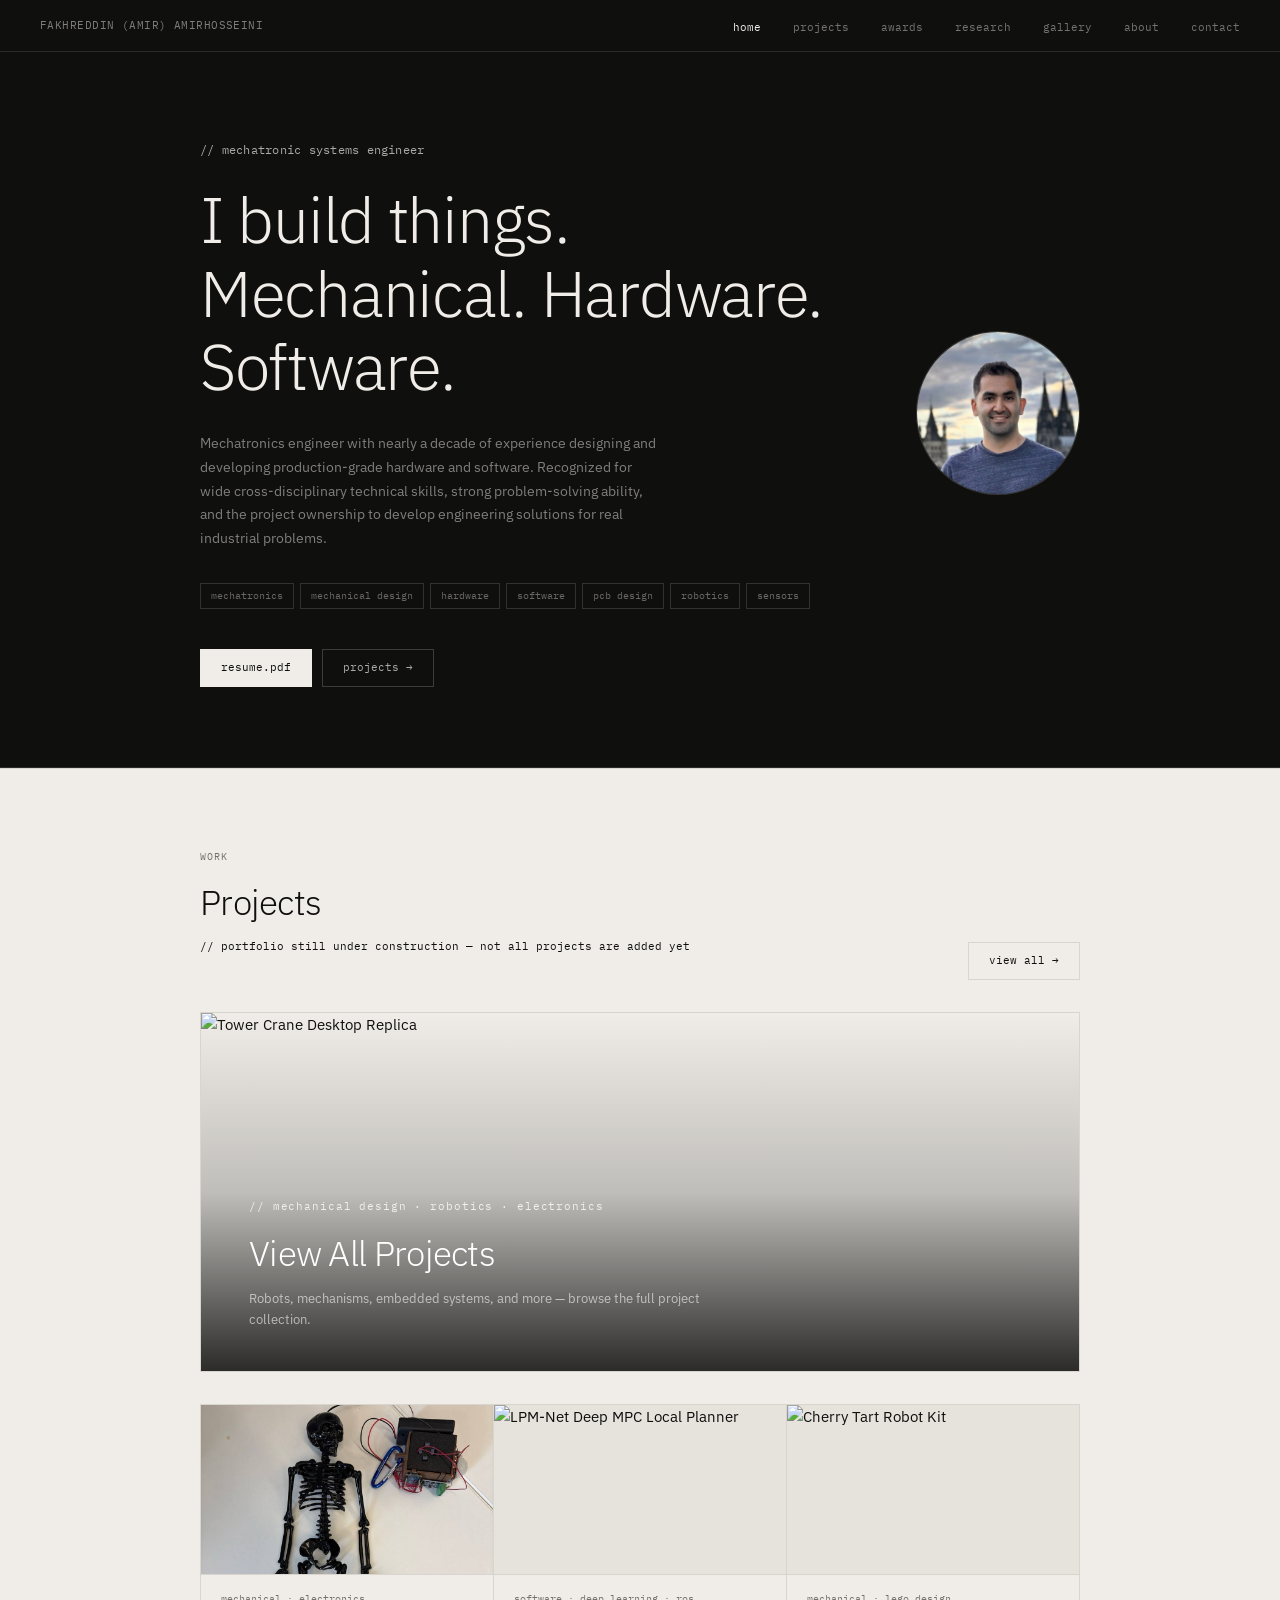
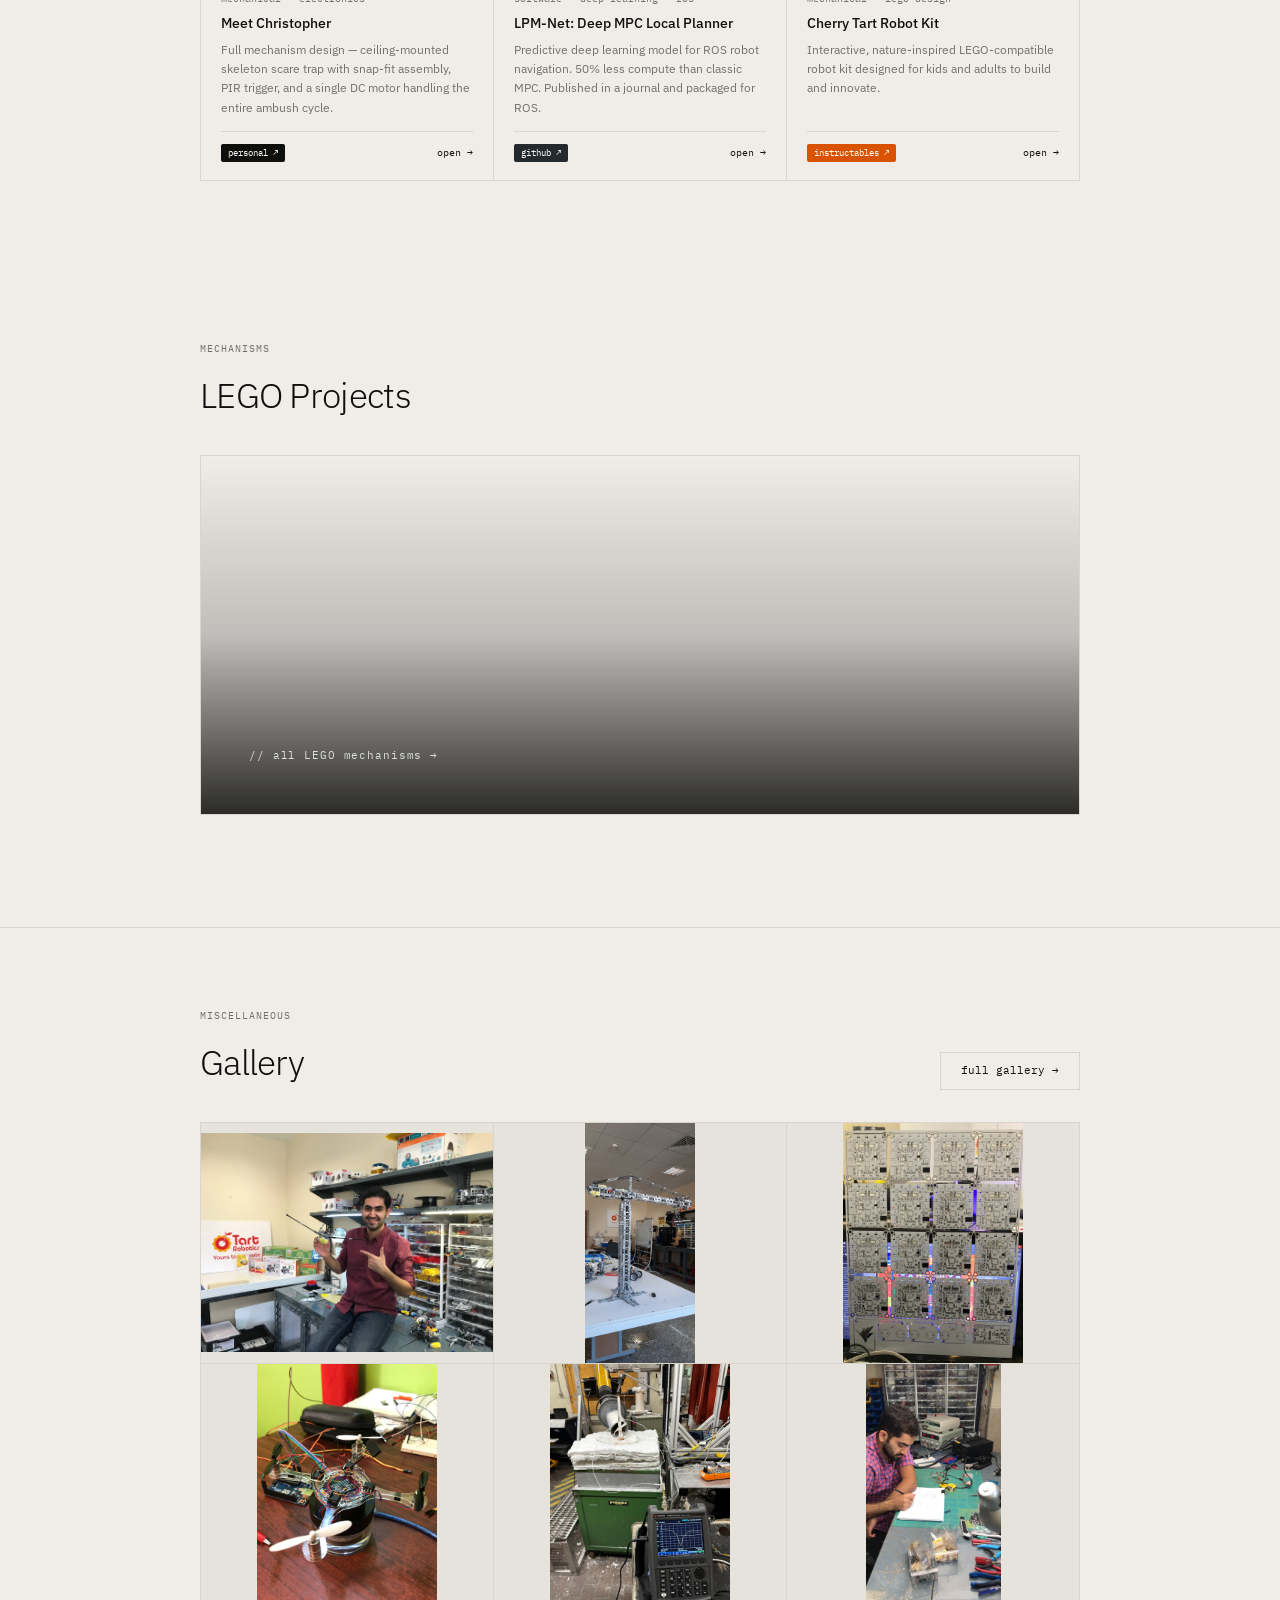
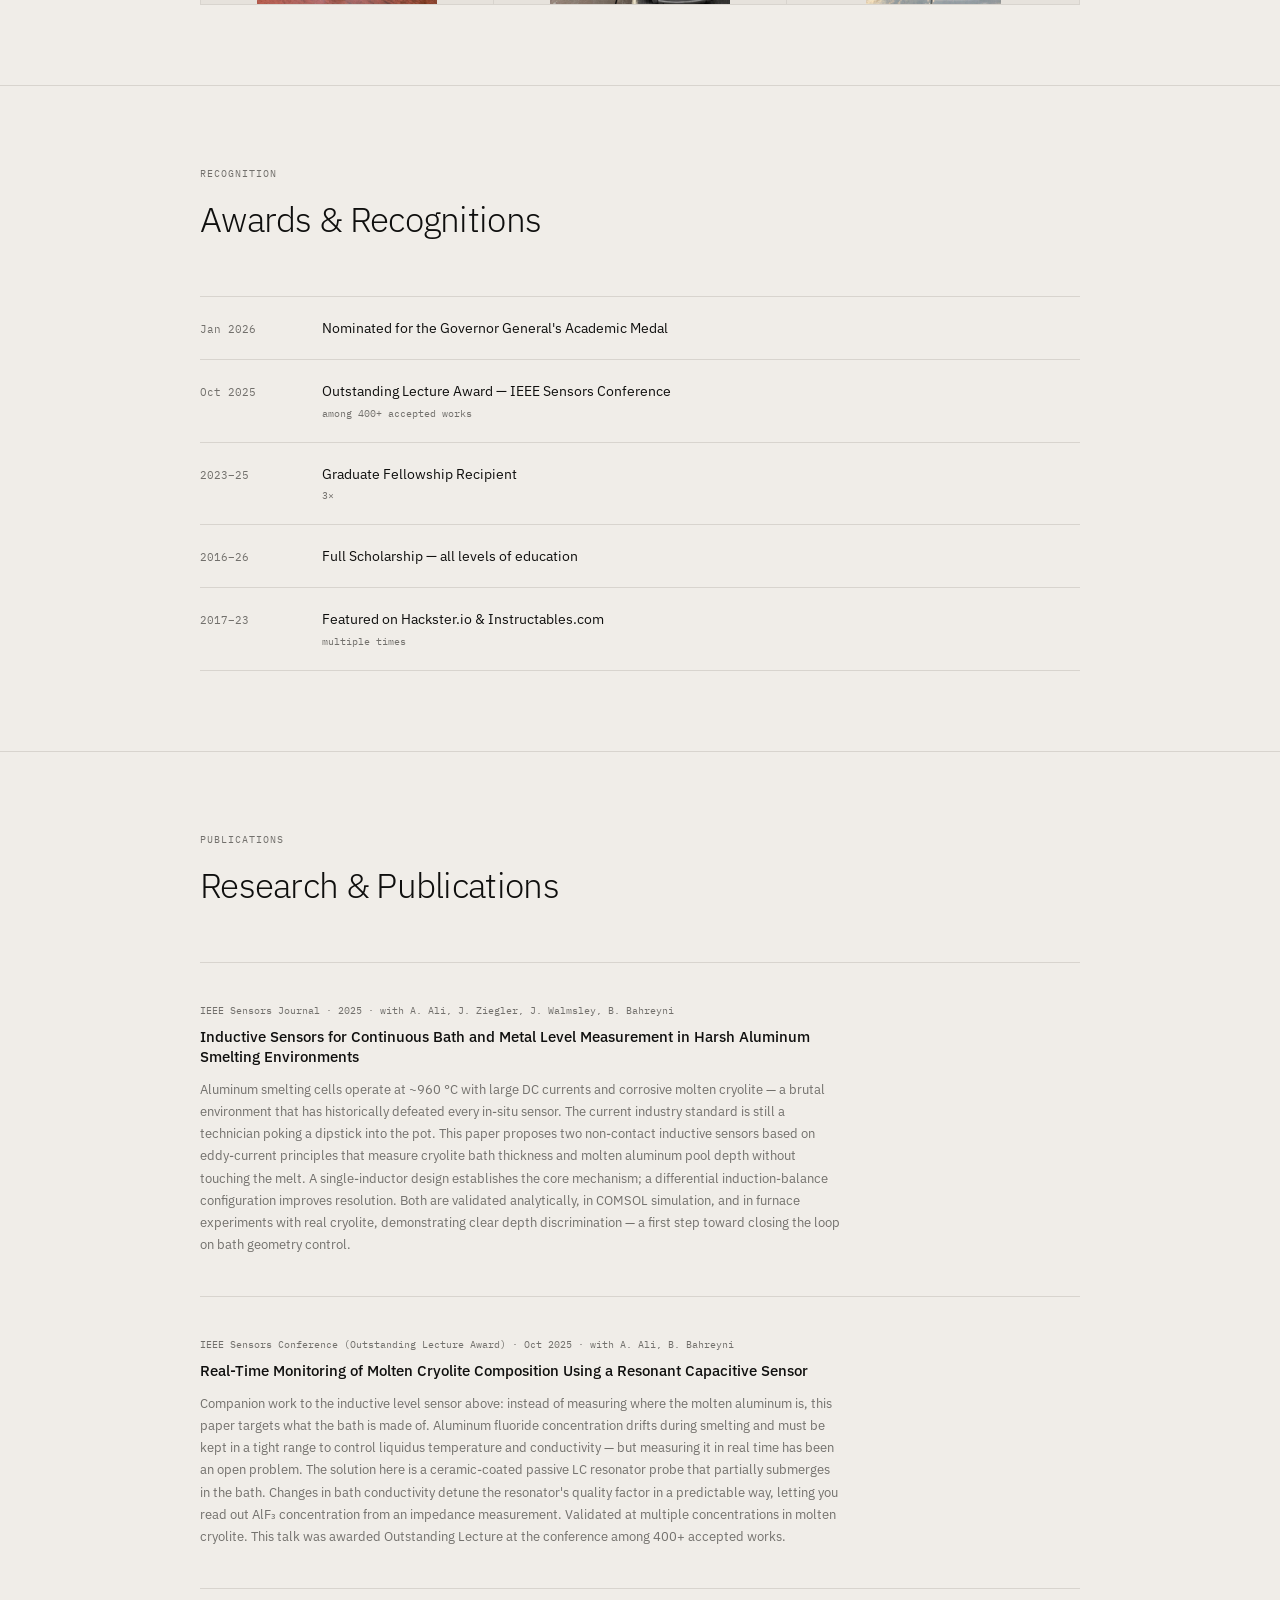
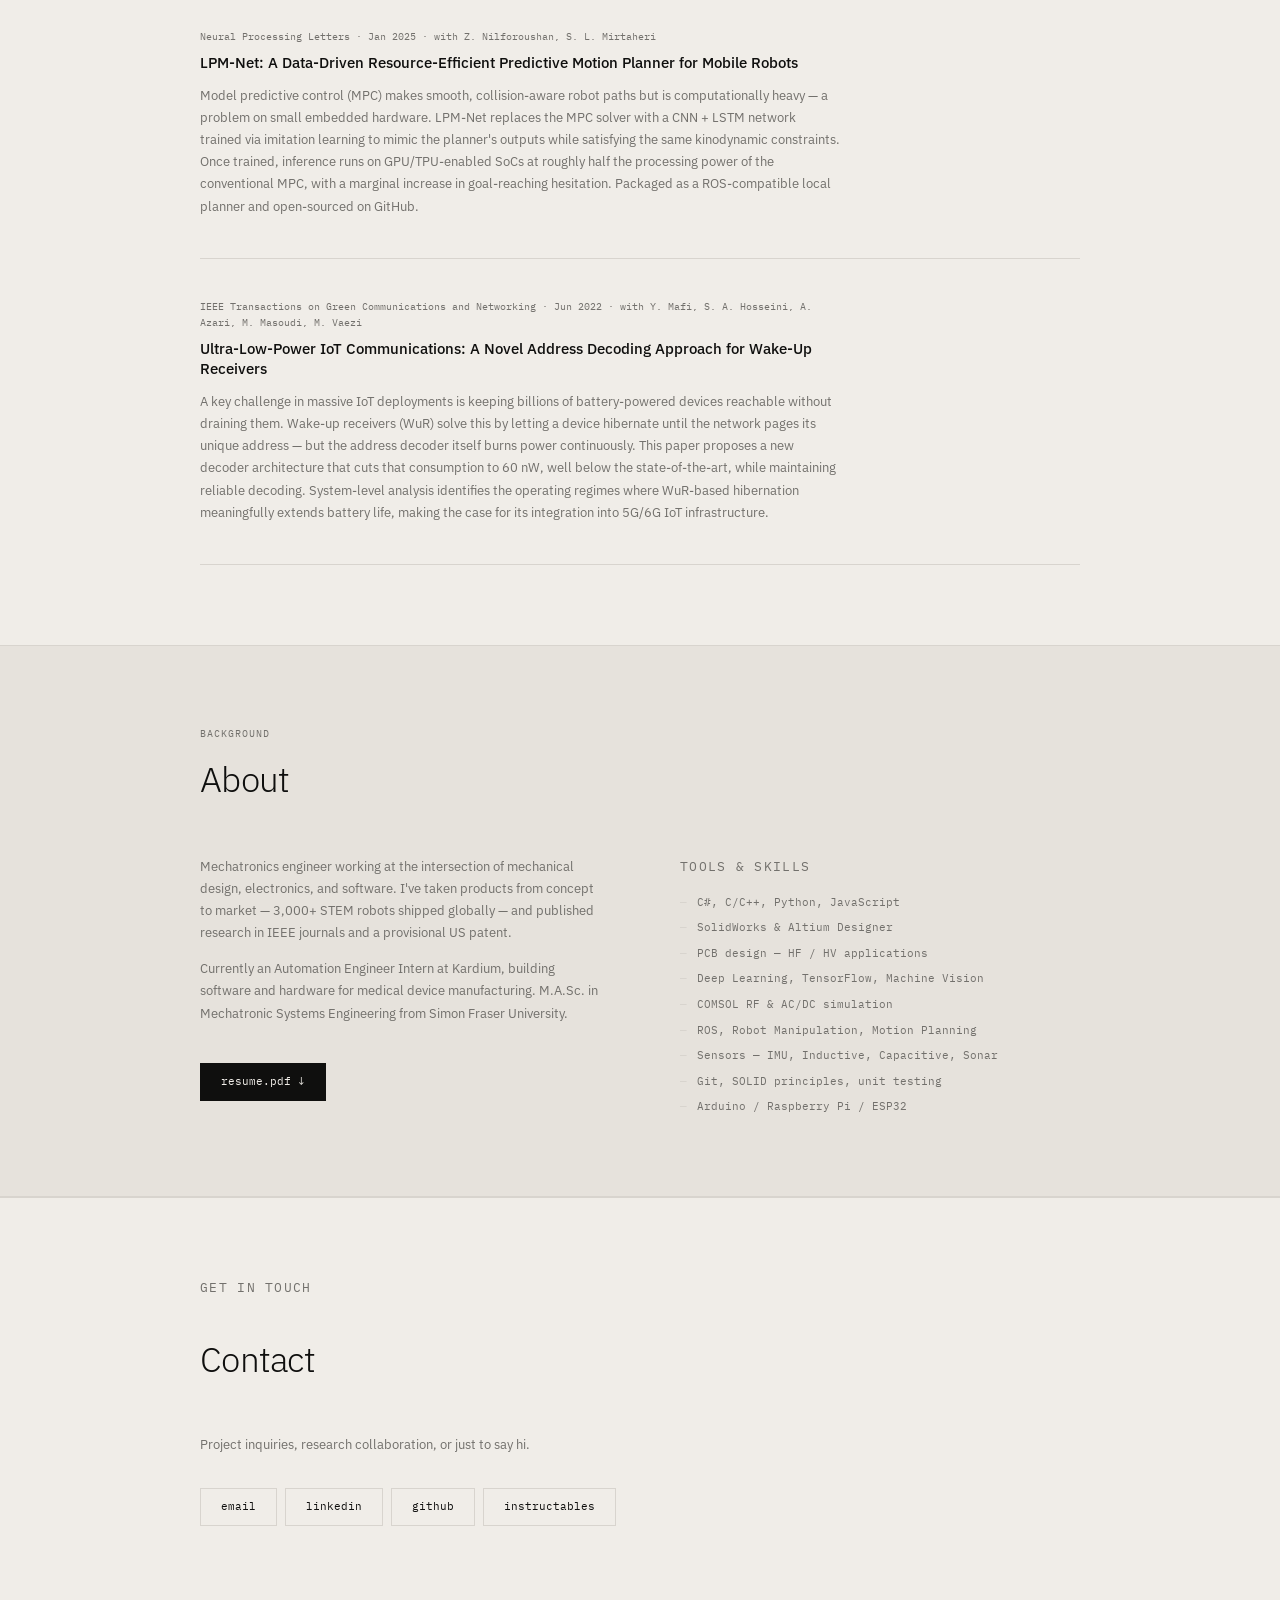
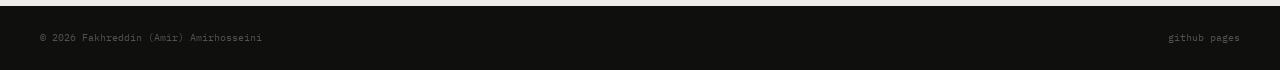
==== commit 0b8b068c: "Move LEGO video to home page; revert projects banner - Reverts projects.html to original Tower Crane" ====
--- a/index.html
+++ b/index.html
@@ -54,7 +54,7 @@
       </div>
     </div>
     <div class="hero-photo">
-      <img src="assets/headshot.jpg" alt="Fakhreddin (Amir) Amirhosseini" fetchpriority="high" onerror="this.parentElement.classList.add('no-photo')" />
+      <img src="assets/headshot.jpg?v=2" alt="Fakhreddin (Amir) Amirhosseini" fetchpriority="high" onerror="this.parentElement.classList.add('no-photo')" />
       <span class="photo-placeholder">[ photo ]</span>
     </div>
   </div>
@@ -127,6 +127,26 @@
         </div>
       </a>
     </div>
+  </div>
+</section>
+
+<!-- LEGO VIDEO -->
+<section class="lego-section" id="lego">
+  <div class="section-inner">
+    <div class="section-head">
+      <div>
+        <p class="section-kicker">mechanisms</p>
+        <h2>LEGO Projects</h2>
+      </div>
+    </div>
+    <a class="featured-banner" href="projects.html">
+      <video autoplay loop muted playsinline>
+        <source src="projects/legoSummary.mp4" type="video/mp4">
+      </video>
+      <div class="featured-overlay">
+        <span class="featured-tag">// all LEGO mechanisms →</span>
+      </div>
+    </a>
   </div>
 </section>
 
--- a/style.css
+++ b/style.css
@@ -225,13 +225,29 @@
   border-right: none;
   border-top: none;
 }
-.featured-banner img {
+.featured-banner img,
+.featured-banner video {
   width: 100%;
   height: 100%;
   object-fit: cover;
   transition: transform 0.6s ease;
 }
-.featured-banner:hover img { transform: scale(1.04); }
+.featured-banner:hover img,
+.featured-banner:hover video { transform: scale(1.04); }
+
+/* ── VIDEO BANNER (natural aspect ratio, no black bars) ── */
+.video-banner {
+  position: relative;
+  width: 100%;
+  overflow: hidden;
+  margin-bottom: 0;
+  border-bottom: 1px solid var(--border);
+}
+.video-banner video {
+  display: block;
+  width: 100%;
+  height: auto;
+}
 .featured-overlay {
   position: absolute;
   inset: 0;
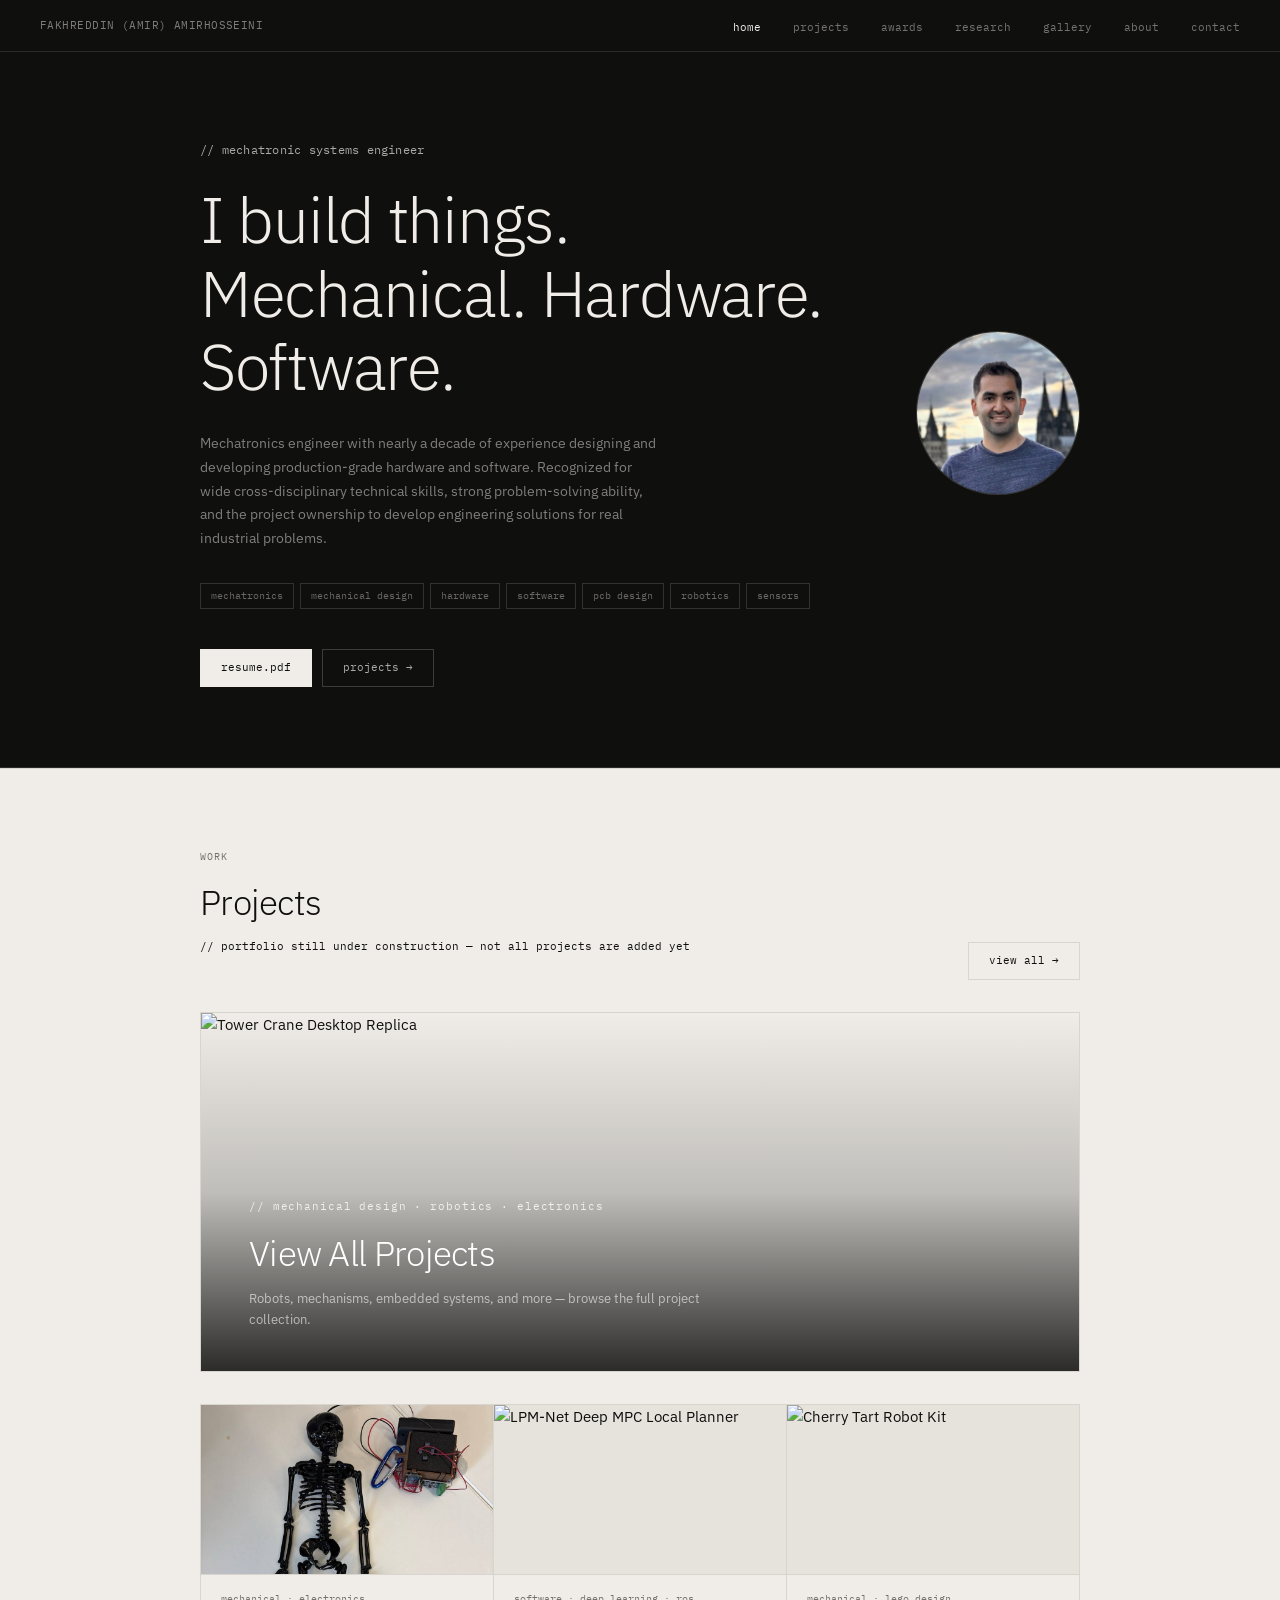
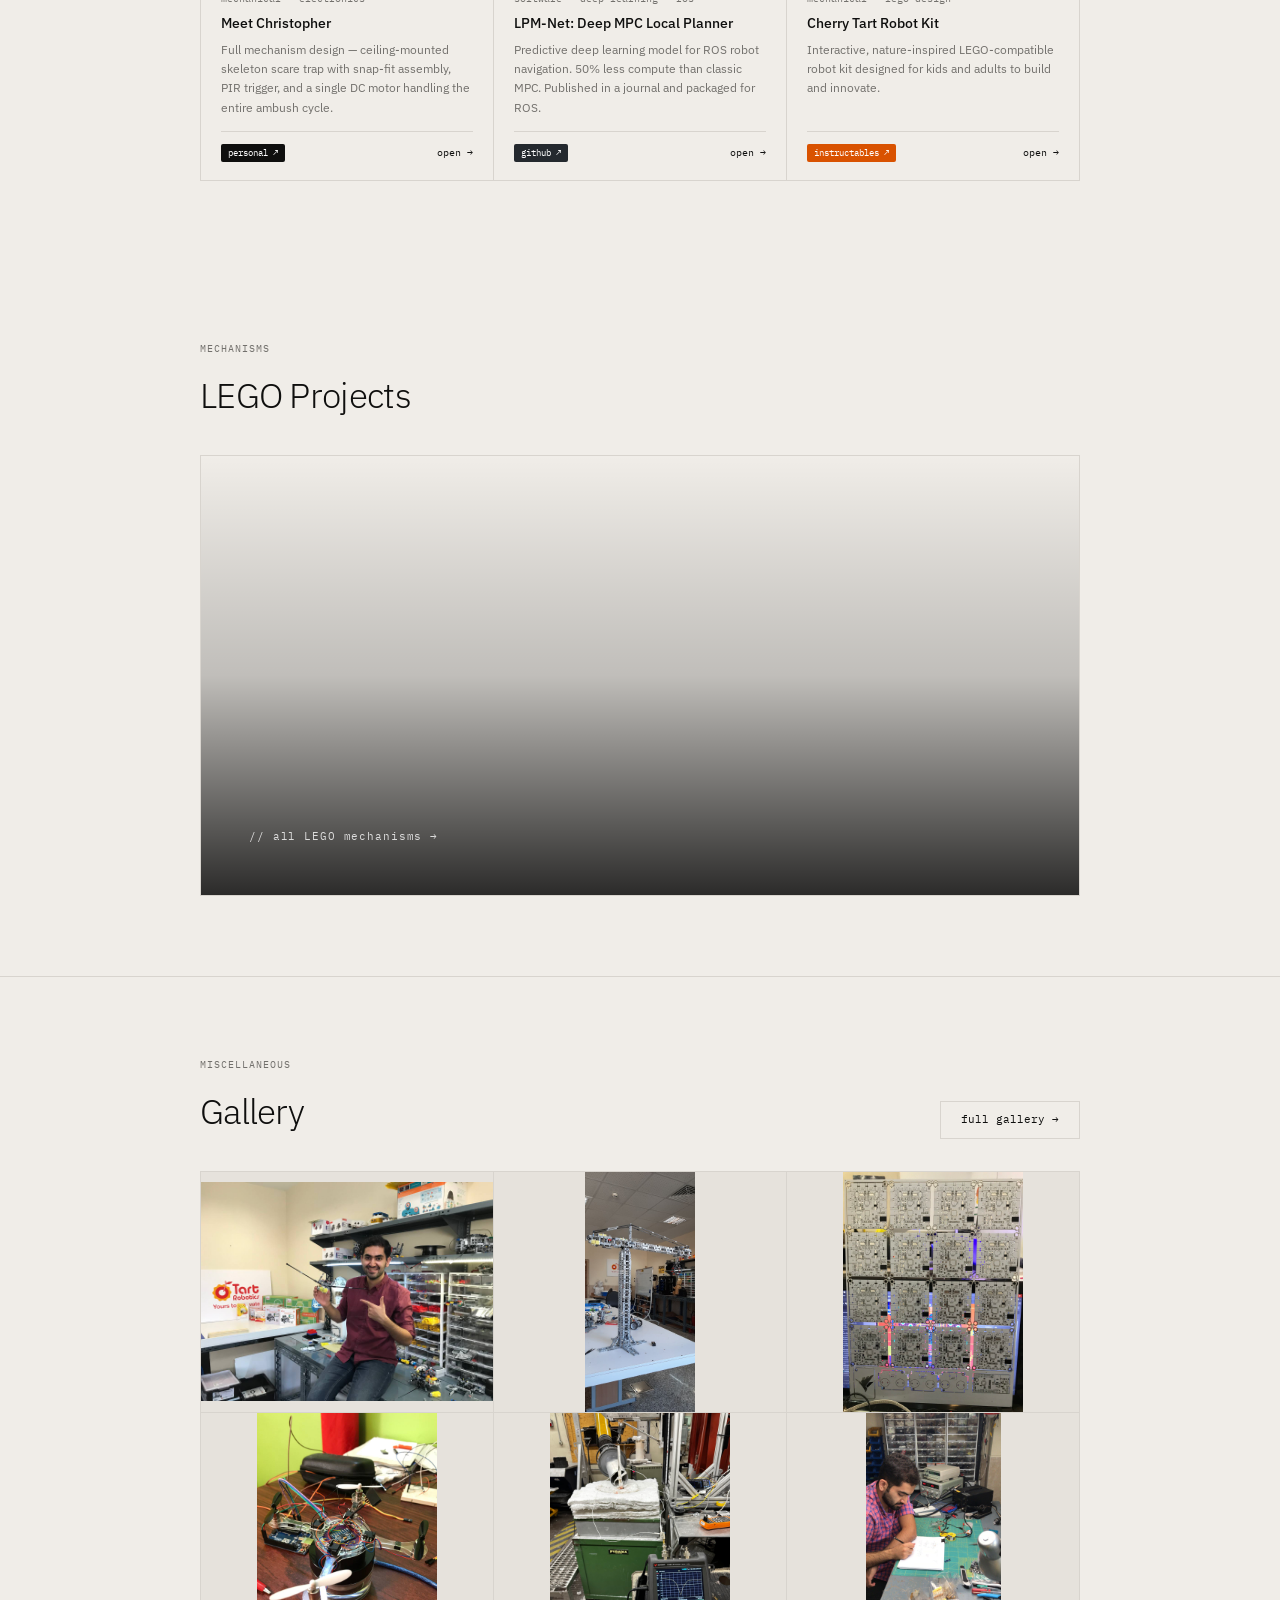
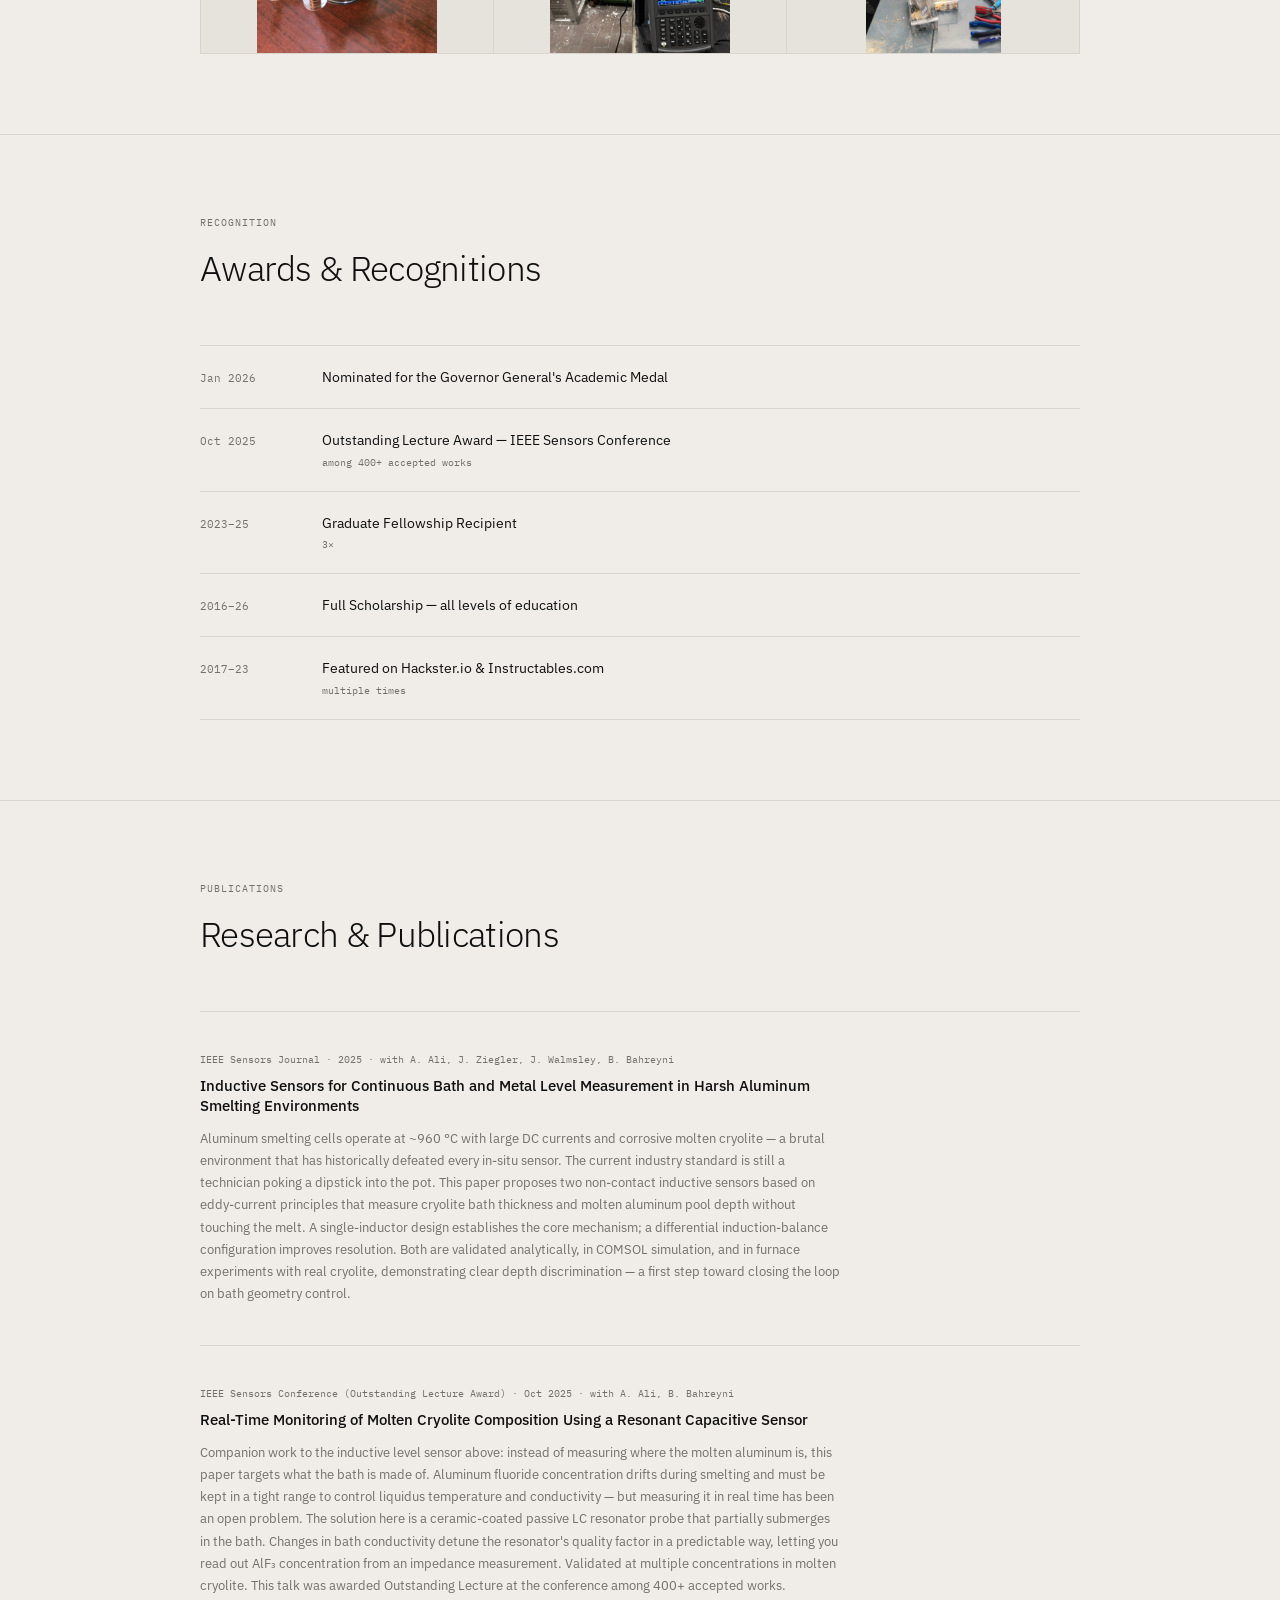
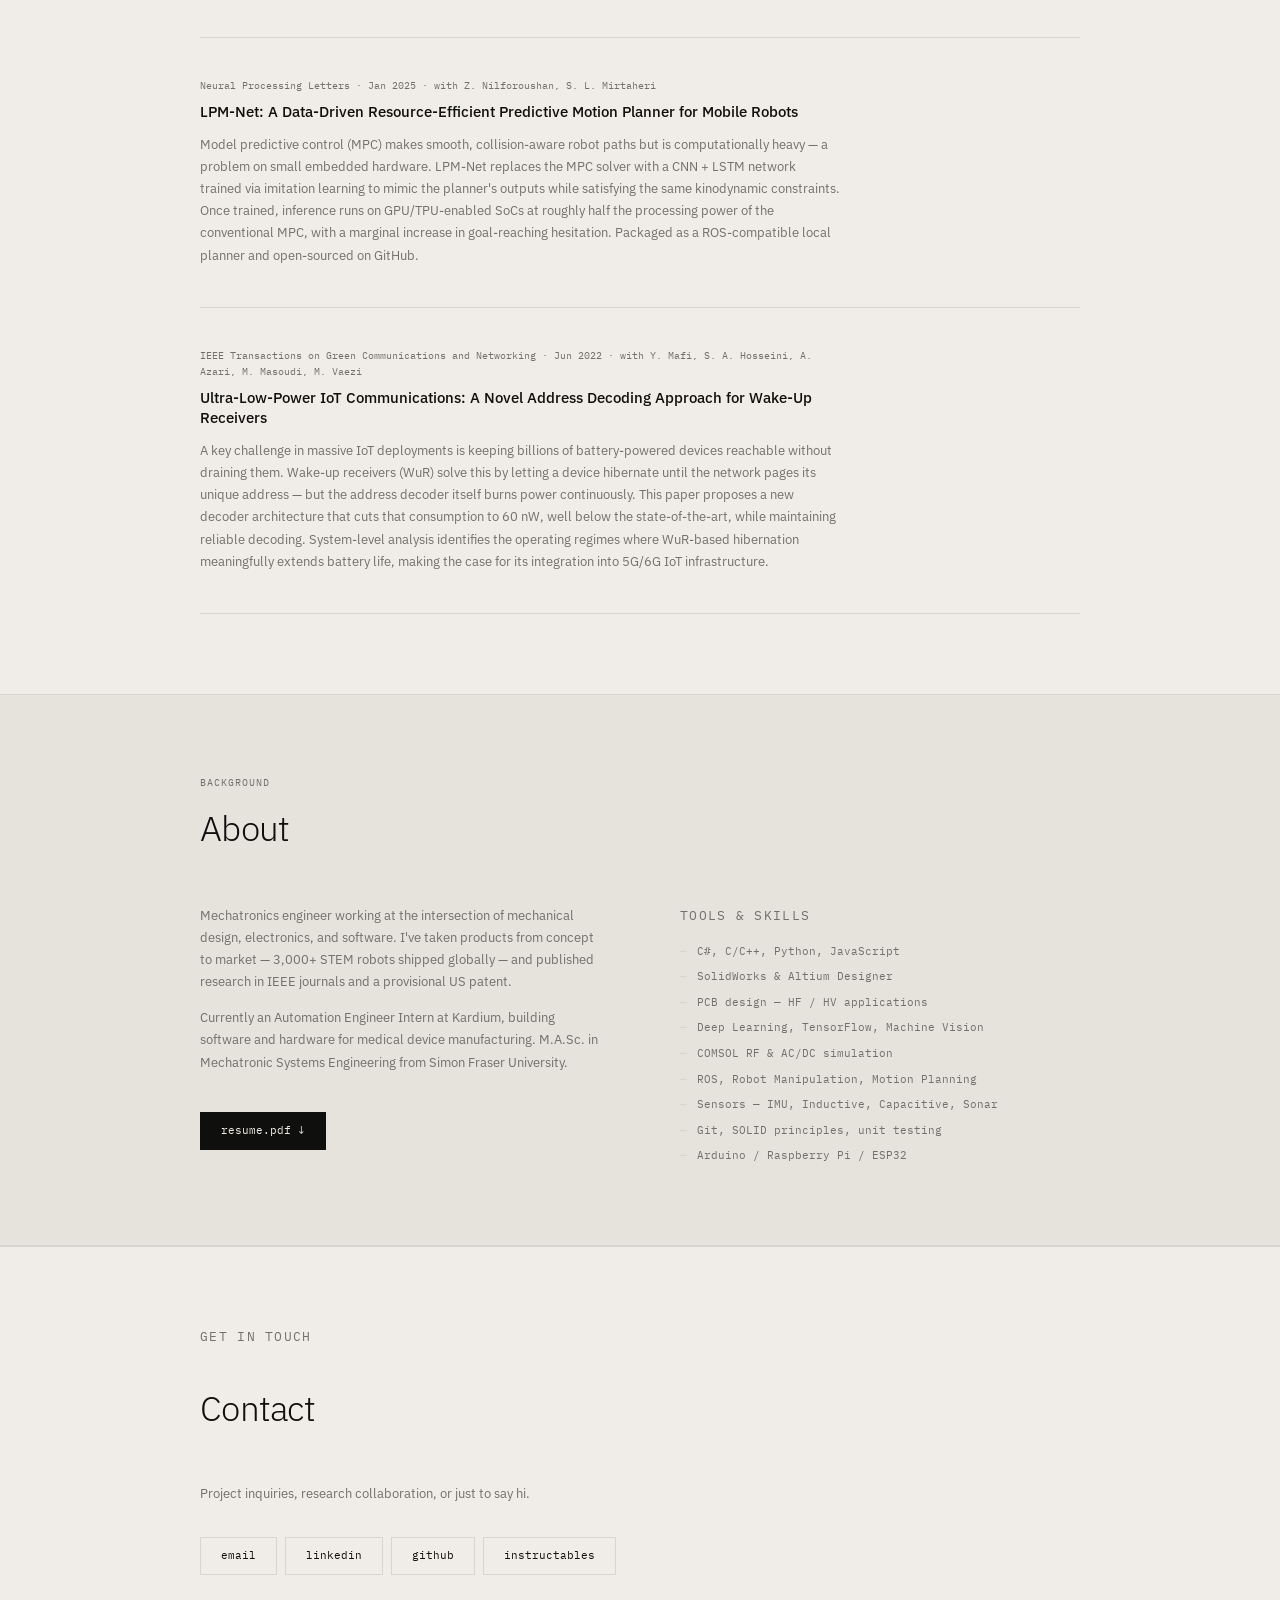
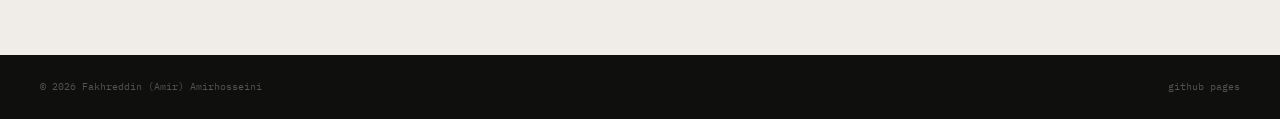
==== commit fa2b73be: "Fix LEGO video aspect ratio; move omni robot to mechanical - Replaces fixed-height .featured-banner " ====
--- a/index.html
+++ b/index.html
@@ -139,7 +139,7 @@
         <h2>LEGO Projects</h2>
       </div>
     </div>
-    <a class="featured-banner" href="projects.html">
+    <a class="lego-video-banner" href="projects.html">
       <video autoplay loop muted playsinline>
         <source src="projects/legoSummary.mp4" type="video/mp4">
       </video>
--- a/style.css
+++ b/style.css
@@ -244,6 +244,20 @@
   border-bottom: 1px solid var(--border);
 }
 .video-banner video {
+  display: block;
+  width: 100%;
+  height: auto;
+}
+
+/* ── LEGO VIDEO (home page, natural aspect ratio in section-inner) ── */
+.lego-video-banner {
+  display: block;
+  position: relative;
+  width: 100%;
+  border: 1px solid var(--border);
+  overflow: hidden;
+}
+.lego-video-banner video {
   display: block;
   width: 100%;
   height: auto;
